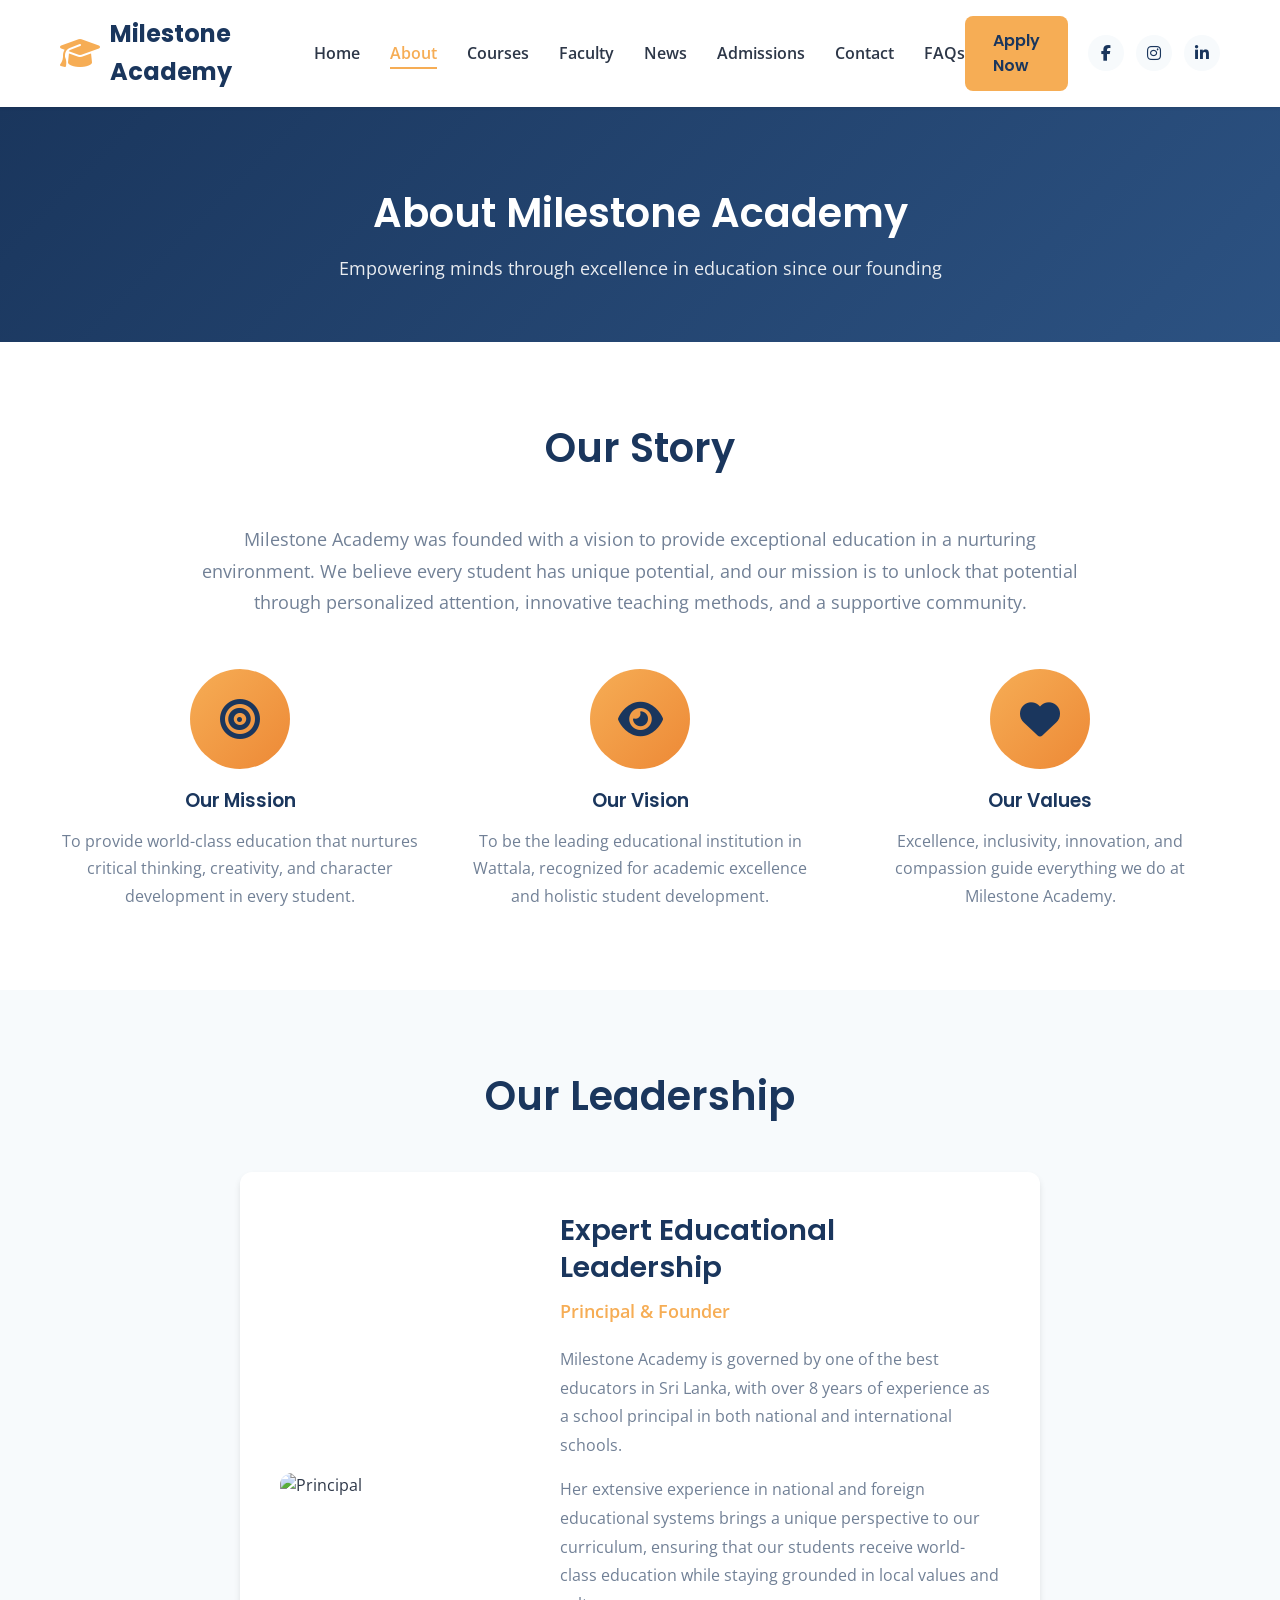
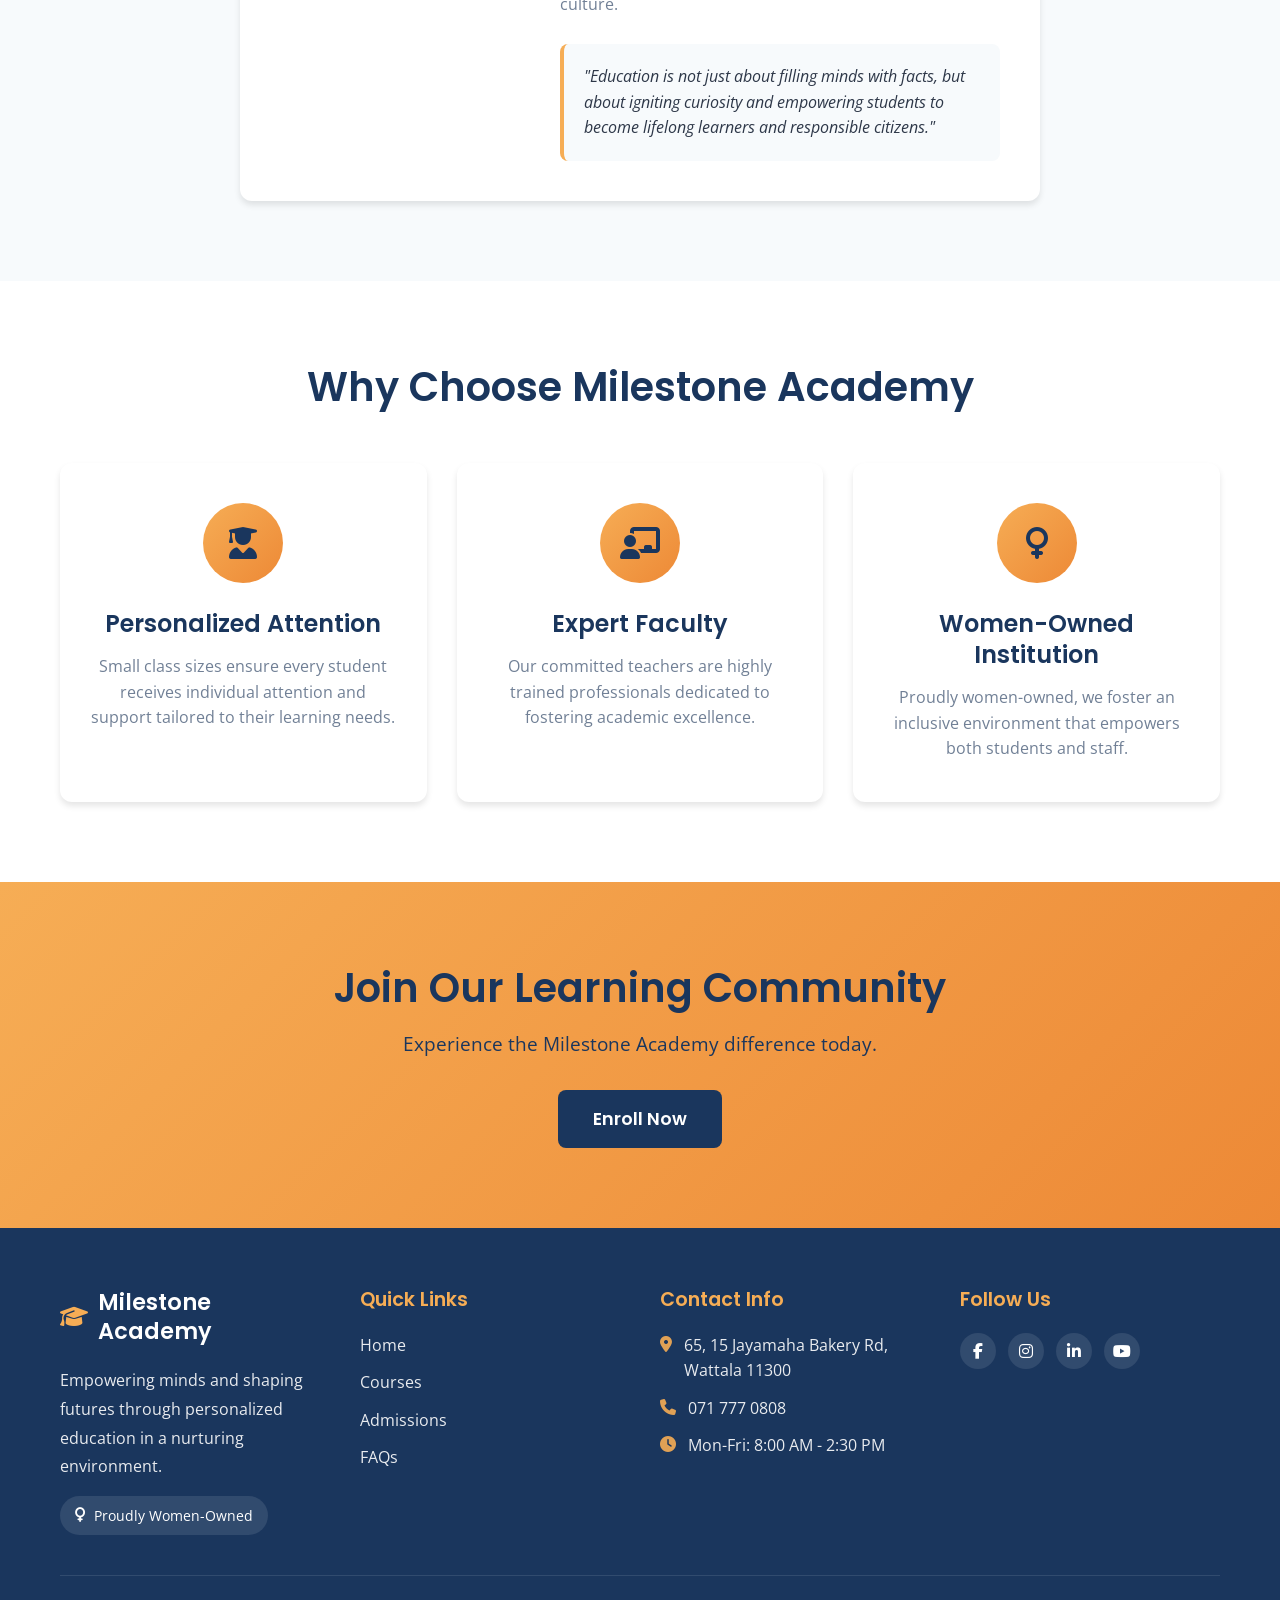
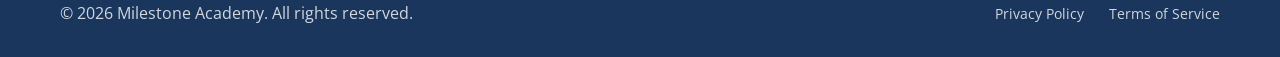
==== about.html @ f4f43d51 "Initial commit: Add website files" ====
<!DOCTYPE html>
<html lang="en">
<head>
    <meta charset="UTF-8">
    <meta name="viewport" content="width=device-width, initial-scale=1.0">
    <meta name="description" content="Learn about Milestone Academy's mission to provide a positive learning atmosphere, expert teaching, and a nurturing environment in Wattala.">
    <title>About Us | Milestone Academy</title>
    <link rel="stylesheet" href="css/style.css">
    <link href="https://fonts.googleapis.com/css2?family=Poppins:wght@400;500;600;700&family=Open+Sans:wght@400;600&display=swap" rel="stylesheet">
    <link rel="stylesheet" href="https://cdnjs.cloudflare.com/ajax/libs/font-awesome/6.4.0/css/all.min.css">
</head>
<body>
    <!-- Header -->
    <header class="header">
        <nav class="navbar">
            <div class="container nav-container">
                <a href="index.html" class="logo">
                    <i class="fas fa-graduation-cap"></i>
                    Milestone Academy
                </a>
                <button class="mobile-menu-toggle" id="mobileMenuToggle">
                    <i class="fas fa-bars"></i>
                </button>
                <ul class="nav-menu" id="navMenu">
                    <li><a href="index.html" class="nav-link">Home</a></li>
                    <li><a href="about.html" class="nav-link active">About</a></li>
                    <li><a href="courses.html" class="nav-link">Courses</a></li>
                    <li><a href="faculty.html" class="nav-link">Faculty</a></li>
                    <li><a href="news.html" class="nav-link">News</a></li>
                    <li><a href="admissions.html" class="nav-link">Admissions</a></li>
                    <li><a href="contact.html" class="nav-link">Contact</a></li>
                    <li><a href="faqs.html" class="nav-link">FAQs</a></li>
                </ul>
                <div class="nav-cta">
                    <a href="admissions.html" class="btn btn-primary">Apply Now</a>
                    <div class="social-icons">
                        <a href="#" aria-label="Facebook"><i class="fab fa-facebook-f"></i></a>
                        <a href="#" aria-label="Instagram"><i class="fab fa-instagram"></i></a>
                        <a href="#" aria-label="LinkedIn"><i class="fab fa-linkedin-in"></i></a>
                    </div>
                </div>
            </div>
        </nav>
    </header>

    <!-- Page Header -->
    <section class="page-header">
        <div class="container">
            <h1>About Milestone Academy</h1>
            <p>Empowering minds through excellence in education since our founding</p>
        </div>
    </section>

    <!-- Our Story -->
    <section class="section-padding">
        <div class="container">
            <div class="about-content">
                <h2 class="section-title">Our Story</h2>
                <p style="font-size: 1.1rem; line-height: 1.8; color: var(--text-light); max-width: 900px; margin: 0 auto 40px; text-align: center;">
                    Milestone Academy was founded with a vision to provide exceptional education in a nurturing environment. We believe every student has unique potential, and our mission is to unlock that potential through personalized attention, innovative teaching methods, and a supportive community.
                </p>
                
                <div class="about-grid" style="display: grid; grid-template-columns: repeat(auto-fit, minmax(300px, 1fr)); gap: 40px; margin-top: 50px;">
                    <div style="text-align: center;">
                        <div style="width: 100px; height: 100px; background: linear-gradient(135deg, var(--secondary-color) 0%, #ED8936 100%); border-radius: 50%; display: flex; align-items: center; justify-content: center; margin: 0 auto 20px;">
                            <i class="fas fa-bullseye" style="font-size: 2.5rem; color: var(--primary-color);"></i>
                        </div>
                        <h3 style="color: var(--primary-color); margin-bottom: 15px;">Our Mission</h3>
                        <p style="color: var(--text-light); line-height: 1.7;">To provide world-class education that nurtures critical thinking, creativity, and character development in every student.</p>
                    </div>
                    
                    <div style="text-align: center;">
                        <div style="width: 100px; height: 100px; background: linear-gradient(135deg, var(--secondary-color) 0%, #ED8936 100%); border-radius: 50%; display: flex; align-items: center; justify-content: center; margin: 0 auto 20px;">
                            <i class="fas fa-eye" style="font-size: 2.5rem; color: var(--primary-color);"></i>
                        </div>
                        <h3 style="color: var(--primary-color); margin-bottom: 15px;">Our Vision</h3>
                        <p style="color: var(--text-light); line-height: 1.7;">To be the leading educational institution in Wattala, recognized for academic excellence and holistic student development.</p>
                    </div>
                    
                    <div style="text-align: center;">
                        <div style="width: 100px; height: 100px; background: linear-gradient(135deg, var(--secondary-color) 0%, #ED8936 100%); border-radius: 50%; display: flex; align-items: center; justify-content: center; margin: 0 auto 20px;">
                            <i class="fas fa-heart" style="font-size: 2.5rem; color: var(--primary-color);"></i>
                        </div>
                        <h3 style="color: var(--primary-color); margin-bottom: 15px;">Our Values</h3>
                        <p style="color: var(--text-light); line-height: 1.7;">Excellence, inclusivity, innovation, and compassion guide everything we do at Milestone Academy.</p>
                    </div>
                </div>
            </div>
        </div>
    </section>

    <!-- Leadership Section -->
    <section class="section-padding bg-light">
        <div class="container">
            <h2 class="section-title">Our Leadership</h2>
            <div style="max-width: 800px; margin: 0 auto; background: white; padding: 40px; border-radius: 12px; box-shadow: var(--shadow-md);">
                <div style="display: flex; align-items: center; gap: 30px; flex-wrap: wrap;">
                    <div style="flex: 1; min-width: 250px;">
                        <img src="https://images.unsplash.com/photo-1573496359142-b8d87734a5a2?w=400&h=400&fit=crop" alt="Principal" style="border-radius: 12px; width: 100%; max-width: 300px;">
                    </div>
                    <div style="flex: 2; min-width: 300px;">
                        <h3 style="color: var(--primary-color); font-size: 1.8rem; margin-bottom: 10px;">Expert Educational Leadership</h3>
                        <p style="color: var(--secondary-color); font-weight: 600; margin-bottom: 20px; font-size: 1.1rem;">Principal & Founder</p>
                        <p style="color: var(--text-light); line-height: 1.8; margin-bottom: 15px;">
                            Milestone Academy is governed by one of the best educators in Sri Lanka, with over 8 years of experience as a school principal in both national and international schools.
                        </p>
                        <p style="color: var(--text-light); line-height: 1.8;">
                            Her extensive experience in national and foreign educational systems brings a unique perspective to our curriculum, ensuring that our students receive world-class education while staying grounded in local values and culture.
                        </p>
                        <div style="margin-top: 25px; padding: 20px; background: var(--bg-light); border-radius: 8px; border-left: 4px solid var(--secondary-color);">
                            <p style="font-style: italic; color: var(--text-dark); margin: 0;">
                                "Education is not just about filling minds with facts, but about igniting curiosity and empowering students to become lifelong learners and responsible citizens."
                            </p>
                        </div>
                    </div>
                </div>
            </div>
        </div>
    </section>

    <!-- Why Choose Us -->
    <section class="section-padding">
        <div class="container">
            <h2 class="section-title">Why Choose Milestone Academy</h2>
            <div class="features-grid">
                <div class="feature-card">
                    <div class="feature-icon">
                        <i class="fas fa-user-graduate"></i>
                    </div>
                    <h3>Personalized Attention</h3>
                    <p>Small class sizes ensure every student receives individual attention and support tailored to their learning needs.</p>
                </div>
                <div class="feature-card">
                    <div class="feature-icon">
                        <i class="fas fa-chalkboard-teacher"></i>
                    </div>
                    <h3>Expert Faculty</h3>
                    <p>Our committed teachers are highly trained professionals dedicated to fostering academic excellence.</p>
                </div>
                <div class="feature-card">
                    <div class="feature-icon">
                        <i class="fas fa-venus"></i>
                    </div>
                    <h3>Women-Owned Institution</h3>
                    <p>Proudly women-owned, we foster an inclusive environment that empowers both students and staff.</p>
                </div>
            </div>
        </div>
    </section>

    <!-- CTA -->
    <section class="cta section-padding">
        <div class="container">
            <div class="cta-content">
                <h2>Join Our Learning Community</h2>
                <p>Experience the Milestone Academy difference today.</p>
                <a href="admissions.html" class="btn btn-primary btn-large" style="background: var(--primary-color); color: white;">Enroll Now</a>
            </div>
        </div>
    </section>

    <!-- Footer -->
    <footer class="footer">
        <div class="container">
            <div class="footer-grid">
                <div class="footer-col">
                    <h3><i class="fas fa-graduation-cap"></i> Milestone Academy</h3>
                    <p>Empowering minds and shaping futures through personalized education in a nurturing environment.</p>
                    <div class="women-owned-badge">
                        <i class="fas fa-venus"></i> Proudly Women-Owned
                    </div>
                </div>
                <div class="footer-col">
                    <h4>Quick Links</h4>
                    <ul>
                        <li><a href="index.html">Home</a></li>
                        <li><a href="courses.html">Courses</a></li>
                        <li><a href="admissions.html">Admissions</a></li>
                        <li><a href="faqs.html">FAQs</a></li>
                    </ul>
                </div>
                <div class="footer-col">
                    <h4>Contact Info</h4>
                    <ul class="contact-info">
                        <li><i class="fas fa-map-marker-alt"></i> 65, 15 Jayamaha Bakery Rd, Wattala 11300</li>
                        <li><i class="fas fa-phone"></i> 071 777 0808</li>
                        <li><i class="fas fa-clock"></i> Mon-Fri: 8:00 AM - 2:30 PM</li>
                    </ul>
                </div>
                <div class="footer-col">
                    <h4>Follow Us</h4>
                    <div class="social-icons footer-social">
                        <a href="#" aria-label="Facebook"><i class="fab fa-facebook-f"></i></a>
                        <a href="#" aria-label="Instagram"><i class="fab fa-instagram"></i></a>
                        <a href="#" aria-label="LinkedIn"><i class="fab fa-linkedin-in"></i></a>
                        <a href="#" aria-label="YouTube"><i class="fab fa-youtube"></i></a>
                    </div>
                </div>
            </div>
            <div class="footer-bottom">
                <p>&copy; 2026 Milestone Academy. All rights reserved.</p>
                <div class="footer-links">
                    <a href="#">Privacy Policy</a>
                    <a href="#">Terms of Service</a>
                </div>
            </div>
        </div>
    </footer>

    <script src="js/main.js"></script>
</body>
</html>
---- css/style.css ----
/* ===== CSS Variables ===== */
:root {
    --primary-color: #1A365D;
    --secondary-color: #F6AD55;
    --accent-color: #E53E3E;
    --text-dark: #2D3748;
    --text-light: #718096;
    --bg-light: #F7FAFC;
    --bg-white: #FFFFFF;
    --border-color: #E2E8F0;
    --shadow-sm: 0 1px 3px rgba(0,0,0,0.12);
    --shadow-md: 0 4px 6px rgba(0,0,0,0.1);
    --shadow-lg: 0 10px 25px rgba(0,0,0,0.15);
    --transition: all 0.3s ease;
    --border-radius: 8px;
    --border-radius-lg: 12px;
}

/* ===== Reset & Base Styles ===== */
* {
    margin: 0;
    padding: 0;
    box-sizing: border-box;
}

html {
    scroll-behavior: smooth;
}

body {
    font-family: 'Open Sans', sans-serif;
    color: var(--text-dark);
    line-height: 1.6;
    overflow-x: hidden;
}

h1, h2, h3, h4, h5, h6 {
    font-family: 'Poppins', sans-serif;
    font-weight: 600;
    line-height: 1.3;
    margin-bottom: 1rem;
}

a {
    text-decoration: none;
    color: inherit;
    transition: var(--transition);
}

img {
    max-width: 100%;
    height: auto;
    display: block;
}

/* ===== Utility Classes ===== */
.container {
    max-width: 1200px;
    margin: 0 auto;
    padding: 0 20px;
}

.section-padding {
    padding: 80px 0;
}

.bg-light {
    background-color: var(--bg-light);
}

.text-center {
    text-align: center;
}

/* ===== Buttons ===== */
.btn {
    display: inline-block;
    padding: 12px 28px;
    border-radius: var(--border-radius);
    font-weight: 600;
    font-family: 'Poppins', sans-serif;
    cursor: pointer;
    transition: var(--transition);
    border: none;
    font-size: 1rem;
}

.btn-primary {
    background-color: var(--secondary-color);
    color: var(--primary-color);
}

.btn-primary:hover {
    background-color: #ED8936;
    transform: translateY(-2px);
    box-shadow: var(--shadow-md);
}

.btn-secondary {
    background-color: transparent;
    color: var(--bg-white);
    border: 2px solid var(--bg-white);
}

.btn-secondary:hover {
    background-color: var(--bg-white);
    color: var(--primary-color);
}

.btn-large {
    padding: 15px 35px;
    font-size: 1.1rem;
}

.btn-block {
    display: block;
    width: 100%;
    text-align: center;
}

/* ===== Header & Navigation ===== */
.header {
    background-color: var(--bg-white);
    box-shadow: var(--shadow-sm);
    position: sticky;
    top: 0;
    z-index: 1000;
}

.navbar {
    padding: 15px 0;
}

.nav-container {
    display: flex;
    justify-content: space-between;
    align-items: center;
}

.logo {
    font-family: 'Poppins', sans-serif;
    font-size: 1.5rem;
    font-weight: 700;
    color: var(--primary-color);
    display: flex;
    align-items: center;
    gap: 10px;
}

.logo i {
    color: var(--secondary-color);
    font-size: 2rem;
}

.nav-menu {
    display: flex;
    list-style: none;
    gap: 30px;
    align-items: center;
}

.nav-link {
    font-weight: 600;
    color: var(--text-dark);
    position: relative;
    padding: 5px 0;
}

.nav-link:hover,
.nav-link.active {
    color: var(--secondary-color);
}

.nav-link.active::after {
    content: '';
    position: absolute;
    bottom: 0;
    left: 0;
    width: 100%;
    height: 2px;
    background-color: var(--secondary-color);
}

.nav-cta {
    display: flex;
    align-items: center;
    gap: 20px;
}

.social-icons {
    display: flex;
    gap: 12px;
}

.social-icons a {
    width: 36px;
    height: 36px;
    border-radius: 50%;
    background-color: var(--bg-light);
    display: flex;
    align-items: center;
    justify-content: center;
    color: var(--primary-color);
    transition: var(--transition);
}

.social-icons a:hover {
    background-color: var(--secondary-color);
    color: var(--primary-color);
    transform: translateY(-3px);
}

.mobile-menu-toggle {
    display: none;
    background: none;
    border: none;
    font-size: 1.5rem;
    cursor: pointer;
    color: var(--primary-color);
}

/* ===== Hero Section ===== */
.hero {
    background: linear-gradient(135deg, var(--primary-color) 0%, #2C5282 100%);
    color: var(--bg-white);
    padding: 120px 0;
    text-align: center;
}

.hero-content h1 {
    font-size: 3rem;
    margin-bottom: 20px;
    animation: fadeInUp 1s ease;
}

.hero-content p {
    font-size: 1.25rem;
    margin-bottom: 40px;
    max-width: 700px;
    margin-left: auto;
    margin-right: auto;
    animation: fadeInUp 1s ease 0.2s both;
}

.hero-buttons {
    display: flex;
    gap: 20px;
    justify-content: center;
    animation: fadeInUp 1s ease 0.4s both;
}

/* ===== Page Header ===== */
.page-header {
    background: linear-gradient(135deg, var(--primary-color) 0%, #2C5282 100%);
    color: var(--bg-white);
    padding: 80px 0 60px;
    text-align: center;
}

.page-header h1 {
    font-size: 2.5rem;
    margin-bottom: 15px;
}

.page-header p {
    font-size: 1.1rem;
    opacity: 0.9;
}

/* ===== Features Section ===== */
.section-title {
    text-align: center;
    font-size: 2.5rem;
    margin-bottom: 50px;
    color: var(--primary-color);
}

.features-grid {
    display: grid;
    grid-template-columns: repeat(auto-fit, minmax(300px, 1fr));
    gap: 30px;
}

.feature-card {
    background: var(--bg-white);
    padding: 40px 30px;
    border-radius: var(--border-radius-lg);
    text-align: center;
    box-shadow: var(--shadow-md);
    transition: var(--transition);
}

.feature-card:hover {
    transform: translateY(-10px);
    box-shadow: var(--shadow-lg);
}

.feature-icon {
    width: 80px;
    height: 80px;
    background: linear-gradient(135deg, var(--secondary-color) 0%, #ED8936 100%);
    border-radius: 50%;
    display: flex;
    align-items: center;
    justify-content: center;
    margin: 0 auto 25px;
}

.feature-icon i {
    font-size: 2rem;
    color: var(--primary-color);
}

.feature-card h3 {
    font-size: 1.5rem;
    margin-bottom: 15px;
    color: var(--primary-color);
}

.feature-card p {
    color: var(--text-light);
}

/* ===== Testimonials ===== */
.testimonials-grid {
    display: grid;
    grid-template-columns: repeat(auto-fit, minmax(300px, 1fr));
    gap: 30px;
}

.testimonial-card {
    background: var(--bg-white);
    padding: 35px;
    border-radius: var(--border-radius-lg);
    box-shadow: var(--shadow-md);
    transition: var(--transition);
}

.testimonial-card:hover {
    transform: translateY(-5px);
    box-shadow: var(--shadow-lg);
}

.testimonial-rating {
    color: var(--secondary-color);
    margin-bottom: 20px;
    font-size: 1.1rem;
}

.testimonial-card p {
    font-style: italic;
    color: var(--text-light);
    margin-bottom: 25px;
    line-height: 1.8;
}

.testimonial-author {
    border-top: 2px solid var(--border-color);
    padding-top: 15px;
}

.testimonial-author strong {
    display: block;
    color: var(--primary-color);
    font-size: 1.1rem;
}

.testimonial-author span {
    color: var(--text-light);
    font-size: 0.9rem;
}

/* ===== Stats Section ===== */
.stats {
    background: linear-gradient(135deg, var(--primary-color) 0%, #2C5282 100%);
    color: var(--bg-white);
}

.stats-grid {
    display: grid;
    grid-template-columns: repeat(auto-fit, minmax(200px, 1fr));
    gap: 40px;
    text-align: center;
}

.stat-number {
    font-size: 3.5rem;
    font-weight: 700;
    font-family: 'Poppins', sans-serif;
    margin-bottom: 10px;
    color: var(--secondary-color);
}

.stat-label {
    font-size: 1.1rem;
    opacity: 0.9;
}

/* ===== CTA Section ===== */
.cta {
    background: linear-gradient(135deg, var(--secondary-color) 0%, #ED8936 100%);
    color: var(--primary-color);
    text-align: center;
}

.cta-content h2 {
    font-size: 2.5rem;
    margin-bottom: 15px;
}

.cta-content p {
    font-size: 1.2rem;
    margin-bottom: 30px;
    max-width: 600px;
    margin-left: auto;
    margin-right: auto;
}

/* ===== Courses Section ===== */
.courses-grid {
    display: grid;
    grid-template-columns: repeat(auto-fit, minmax(350px, 1fr));
    gap: 30px;
}

.course-card {
    background: var(--bg-white);
    border-radius: var(--border-radius-lg);
    overflow: hidden;
    box-shadow: var(--shadow-md);
    transition: var(--transition);
}

.course-card:hover {
    transform: translateY(-10px);
    box-shadow: var(--shadow-lg);
}

.course-thumbnail {
    position: relative;
    height: 250px;
    overflow: hidden;
}

.course-thumbnail img {
    width: 100%;
    height: 100%;
    object-fit: cover;
    transition: var(--transition);
}

.course-card:hover .course-thumbnail img {
    transform: scale(1.1);
}

.course-badge {
    position: absolute;
    top: 15px;
    right: 15px;
    background: var(--secondary-color);
    color: var(--primary-color);
    padding: 5px 15px;
    border-radius: 20px;
    font-weight: 600;
    font-size: 0.85rem;
}

.course-content {
    padding: 30px;
}

.course-content h3 {
    font-size: 1.5rem;
    margin-bottom: 15px;
    color: var(--primary-color);
}

.course-content p {
    color: var(--text-light);
    margin-bottom: 20px;
}

.course-details {
    display: flex;
    gap: 20px;
    margin-bottom: 20px;
    flex-wrap: wrap;
}

.course-detail {
    display: flex;
    align-items: center;
    gap: 8px;
    color: var(--text-light);
    font-size: 0.95rem;
}

.course-detail i {
    color: var(--secondary-color);
}

.course-video {
    margin: 20px 0;
}

.video-note {
    font-size: 0.85rem;
    color: var(--text-light);
    margin-top: 8px;
    display: flex;
    align-items: center;
    gap: 5px;
}

/* ===== Faculty Section ===== */
.faculty-grid {
    display: grid;
    grid-template-columns: repeat(auto-fit, minmax(280px, 1fr));
    gap: 30px;
}

.faculty-card {
    background: var(--bg-white);
    border-radius: var(--border-radius-lg);
    overflow: hidden;
    box-shadow: var(--shadow-md);
    text-align: center;
    transition: var(--transition);
}

.faculty-card:hover {
    transform: translateY(-10px);
    box-shadow: var(--shadow-lg);
}

.faculty-photo {
    height: 300px;
    overflow: hidden;
}

.faculty-photo img {
    width: 100%;
    height: 100%;
    object-fit: cover;
}

.faculty-info {
    padding: 25px;
}

.faculty-info h3 {
    font-size: 1.4rem;
    margin-bottom: 5px;
    color: var(--primary-color);
}

.faculty-title {
    color: var(--secondary-color);
    font-weight: 600;
    margin-bottom: 15px;
    display: block;
}

.faculty-bio {
    color: var(--text-light);
    font-size: 0.95rem;
    line-height: 1.7;
}

/* ===== News Section ===== */
.news-grid {
    display: grid;
    grid-template-columns: repeat(auto-fit, minmax(350px, 1fr));
    gap: 30px;
}

.news-card {
    background: var(--bg-white);
    border-radius: var(--border-radius-lg);
    overflow: hidden;
    box-shadow: var(--shadow-md);
    transition: var(--transition);
}

.news-card:hover {
    transform: translateY(-5px);
    box-shadow: var(--shadow-lg);
}

.news-thumbnail {
    height: 220px;
    overflow: hidden;
}

.news-thumbnail img {
    width: 100%;
    height: 100%;
    object-fit: cover;
    transition: var(--transition);
}

.news-card:hover .news-thumbnail img {
    transform: scale(1.1);
}

.news-content {
    padding: 25px;
}

.news-date {
    color: var(--secondary-color);
    font-weight: 600;
    font-size: 0.9rem;
    margin-bottom: 10px;
    display: block;
}

.news-content h3 {
    font-size: 1.3rem;
    margin-bottom: 12px;
    color: var(--primary-color);
}

.news-excerpt {
    color: var(--text-light);
    margin-bottom: 15px;
}

.read-more {
    color: var(--secondary-color);
    font-weight: 600;
    display: inline-flex;
    align-items: center;
    gap: 5px;
}

.read-more:hover {
    gap: 10px;
}

/* ===== Admissions & Contact Forms ===== */
.form-container {
    max-width: 700px;
    margin: 0 auto;
    background: var(--bg-white);
    padding: 40px;
    border-radius: var(--border-radius-lg);
    box-shadow: var(--shadow-md);
}

.form-group {
    margin-bottom: 25px;
}

.form-group label {
    display: block;
    margin-bottom: 8px;
    font-weight: 600;
    color: var(--primary-color);
}

.form-group label .required {
    color: var(--accent-color);
}

.form-group input,
.form-group select,
.form-group textarea {
    width: 100%;
    padding: 12px 15px;
    border: 2px solid var(--border-color);
    border-radius: var(--border-radius);
    font-family: 'Open Sans', sans-serif;
    font-size: 1rem;
    transition: var(--transition);
}

.form-group input:focus,
.form-group select:focus,
.form-group textarea:focus {
    outline: none;
    border-color: var(--secondary-color);
}

.form-group textarea {
    resize: vertical;
    min-height: 120px;
}

.form-row {
    display: grid;
    grid-template-columns: 1fr 1fr;
    gap: 20px;
}

/* ===== Contact Page ===== */
.contact-wrapper {
    display: grid;
    grid-template-columns: 1fr 1fr;
    gap: 50px;
    margin-top: 50px;
}

.contact-info-box {
    background: var(--bg-white);
    padding: 40px;
    border-radius: var(--border-radius-lg);
    box-shadow: var(--shadow-md);
}

.contact-info-box h3 {
    font-size: 1.5rem;
    margin-bottom: 25px;
    color: var(--primary-color);
}

.contact-item {
    display: flex;
    align-items: flex-start;
    gap: 15px;
    margin-bottom: 25px;
}

.contact-item i {
    font-size: 1.3rem;
    color: var(--secondary-color);
    margin-top: 3px;
}

.contact-item-content h4 {
    font-size: 1.1rem;
    margin-bottom: 5px;
    color: var(--primary-color);
}

.contact-item-content p {
    color: var(--text-light);
}

.map-container {
    margin-top: 50px;
    border-radius: var(--border-radius-lg);
    overflow: hidden;
    box-shadow: var(--shadow-md);
}

.map-container iframe {
    width: 100%;
    height: 450px;
    border: none;
}

/* ===== FAQs Section ===== */
.faq-container {
    max-width: 800px;
    margin: 0 auto;
}

.faq-item {
    background: var(--bg-white);
    border-radius: var(--border-radius);
    margin-bottom: 15px;
    box-shadow: var(--shadow-sm);
    overflow: hidden;
}

.faq-question {
    padding: 25px 30px;
    cursor: pointer;
    display: flex;
    justify-content: space-between;
    align-items: center;
    font-weight: 600;
    color: var(--primary-color);
    transition: var(--transition);
}

.faq-question:hover {
    background: var(--bg-light);
}

.faq-question i {
    color: var(--secondary-color);
    transition: var(--transition);
}

.faq-item.active .faq-question i {
    transform: rotate(180deg);
}

.faq-answer {
    padding: 0 30px;
    max-height: 0;
    overflow: hidden;
    transition: all 0.3s ease;
}

.faq-item.active .faq-answer {
    padding: 0 30px 25px;
    max-height: 500px;
}

.faq-answer p {
    color: var(--text-light);
    line-height: 1.8;
}

/* ===== Footer ===== */
.footer {
    background: var(--primary-color);
    color: var(--bg-white);
    padding: 60px 0 30px;
}

.footer-grid {
    display: grid;
    grid-template-columns: repeat(auto-fit, minmax(250px, 1fr));
    gap: 40px;
    margin-bottom: 40px;
}

.footer-col h3 {
    font-size: 1.4rem;
    margin-bottom: 20px;
    display: flex;
    align-items: center;
    gap: 10px;
}

.footer-col h3 i {
    color: var(--secondary-color);
}

.footer-col h4 {
    font-size: 1.2rem;
    margin-bottom: 20px;
    color: var(--secondary-color);
}

.footer-col p {
    opacity: 0.9;
    line-height: 1.8;
}

.footer-col ul {
    list-style: none;
}

.footer-col ul li {
    margin-bottom: 12px;
}

.footer-col ul li a {
    opacity: 0.9;
    transition: var(--transition);
}

.footer-col ul li a:hover {
    opacity: 1;
    color: var(--secondary-color);
    padding-left: 5px;
}

.contact-info li {
    display: flex;
    align-items: flex-start;
    gap: 12px;
    margin-bottom: 15px;
    opacity: 0.9;
}

.contact-info li i {
    color: var(--secondary-color);
    margin-top: 3px;
}

.women-owned-badge {
    display: inline-flex;
    align-items: center;
    gap: 8px;
    background: rgba(255,255,255,0.1);
    padding: 8px 15px;
    border-radius: 20px;
    margin-top: 15px;
    font-size: 0.9rem;
}

.footer-social {
    margin-top: 15px;
}

.footer-social a {
    background: rgba(255,255,255,0.1);
    color: var(--bg-white);
}

.footer-social a:hover {
    background: var(--secondary-color);
    color: var(--primary-color);
}

.footer-bottom {
    border-top: 1px solid rgba(255,255,255,0.1);
    padding-top: 25px;
    display: flex;
    justify-content: space-between;
    align-items: center;
    flex-wrap: wrap;
    gap: 20px;
}

.footer-bottom p {
    opacity: 0.8;
}

.footer-links {
    display: flex;
    gap: 25px;
}

.footer-links a {
    opacity: 0.8;
    font-size: 0.9rem;
}

.footer-links a:hover {
    opacity: 1;
    color: var(--secondary-color);
}

/* ===== Animations ===== */
@keyframes fadeInUp {
    from {
        opacity: 0;
        transform: translateY(30px);
    }
    to {
        opacity: 1;
        transform: translateY(0);
    }
}

/* ===== Responsive Design ===== */
@media (max-width: 992px) {
    .nav-menu {
        position: fixed;
        top: 70px;
        left: -100%;
        width: 100%;
        height: calc(100vh - 70px);
        background: var(--bg-white);
        flex-direction: column;
        padding: 40px 20px;
        transition: var(--transition);
        gap: 20px;
    }

    .nav-menu.active {
        left: 0;
    }

    .mobile-menu-toggle {
        display: block;
    }

    .nav-cta .btn {
        display: none;
    }

    .hero-content h1 {
        font-size: 2.2rem;
    }

    .hero-buttons {
        flex-direction: column;
        align-items: center;
    }

    .contact-wrapper {
        grid-template-columns: 1fr;
    }

    .form-row {
        grid-template-columns: 1fr;
    }
}

@media (max-width: 768px) {
    .section-padding {
        padding: 60px 0;
    }

    .section-title {
        font-size: 2rem;
    }

    .hero {
        padding: 80px 0;
    }

    .hero-content h1 {
        font-size: 1.8rem;
    }

    .hero-content p {
        font-size: 1rem;
    }

    .page-header h1 {
        font-size: 2rem;
    }

    .courses-grid,
    .news-grid {
        grid-template-columns: 1fr;
    }

    .stats-grid {
        grid-template-columns: repeat(2, 1fr);
    }

    .stat-number {
        font-size: 2.5rem;
    }

    .footer-bottom {
        flex-direction: column;
        text-align: center;
    }
}

@media (max-width: 480px) {
    .container {
        padding: 0 15px;
    }

    .btn {
        padding: 10px 20px;
        font-size: 0.9rem;
    }

    .form-container {
        padding: 25px 20px;
    }

    .course-details {
        flex-direction: column;
        gap: 10px;
    }
}
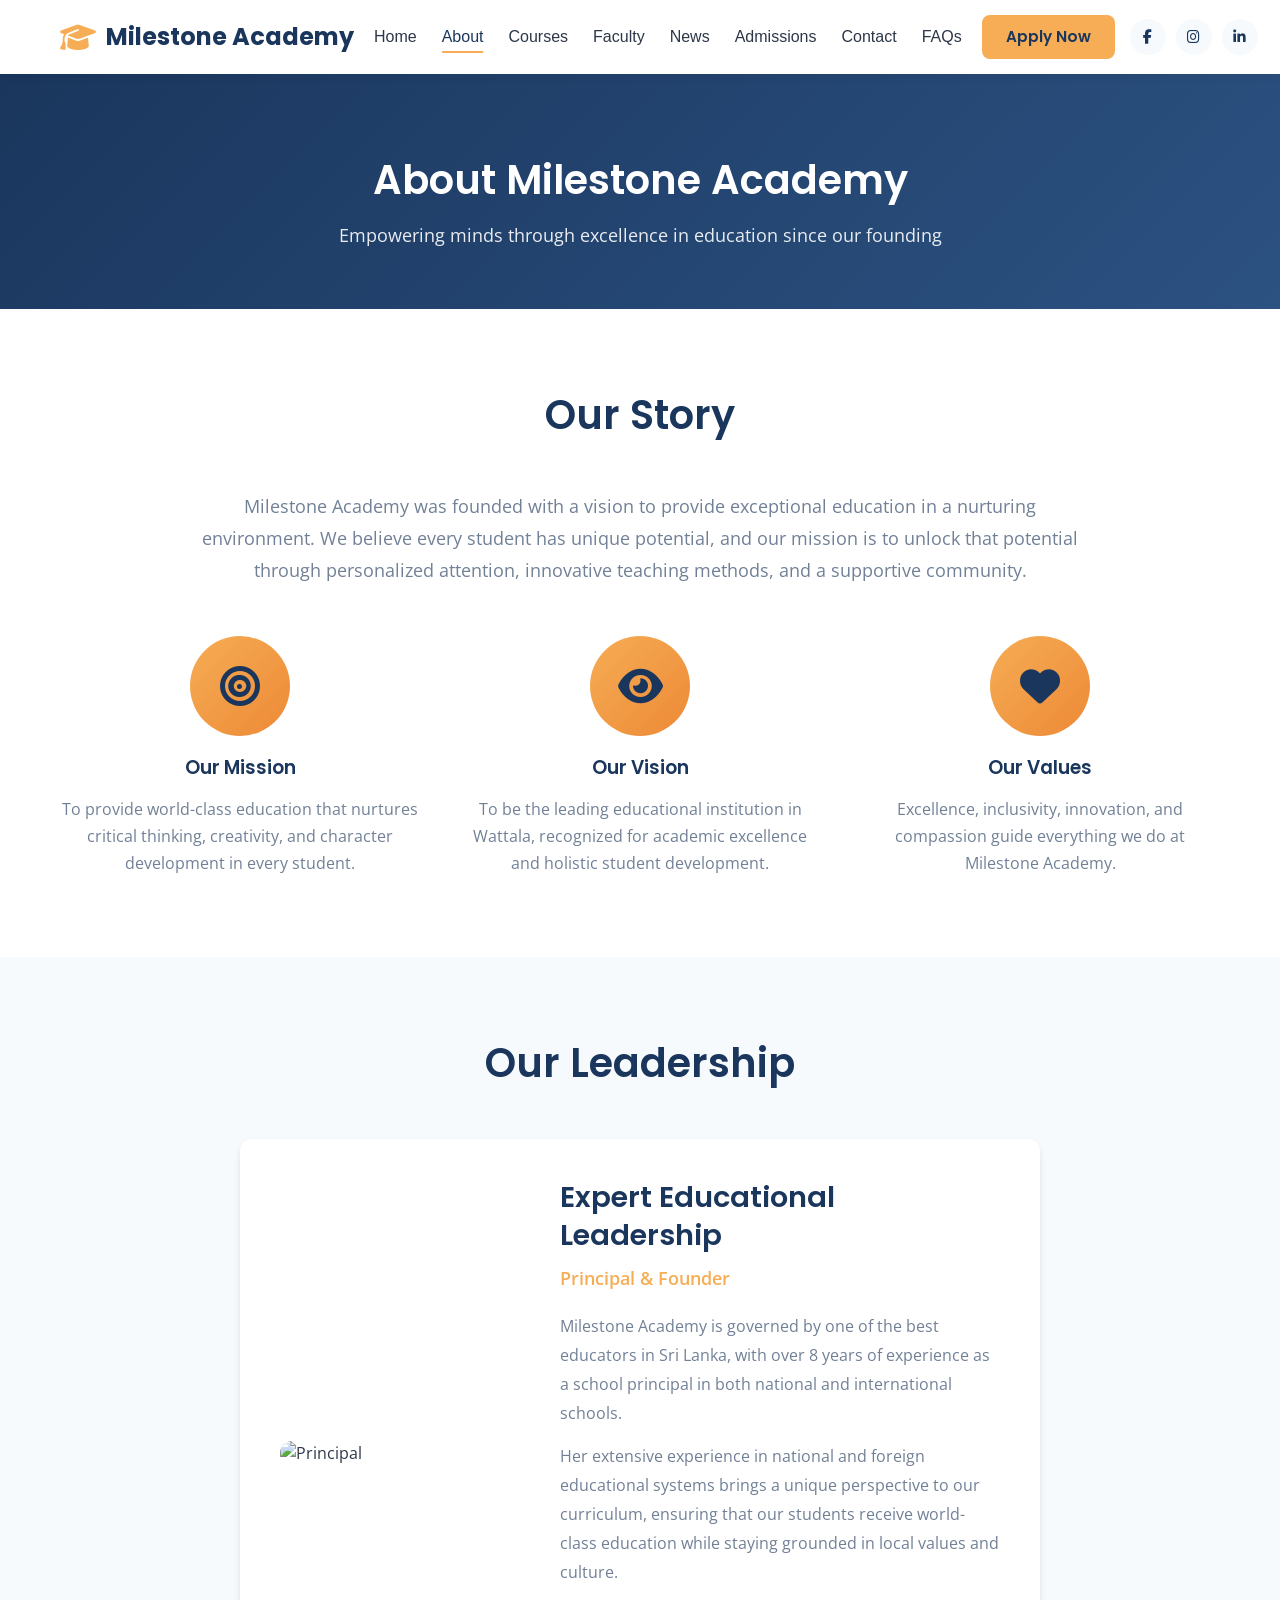
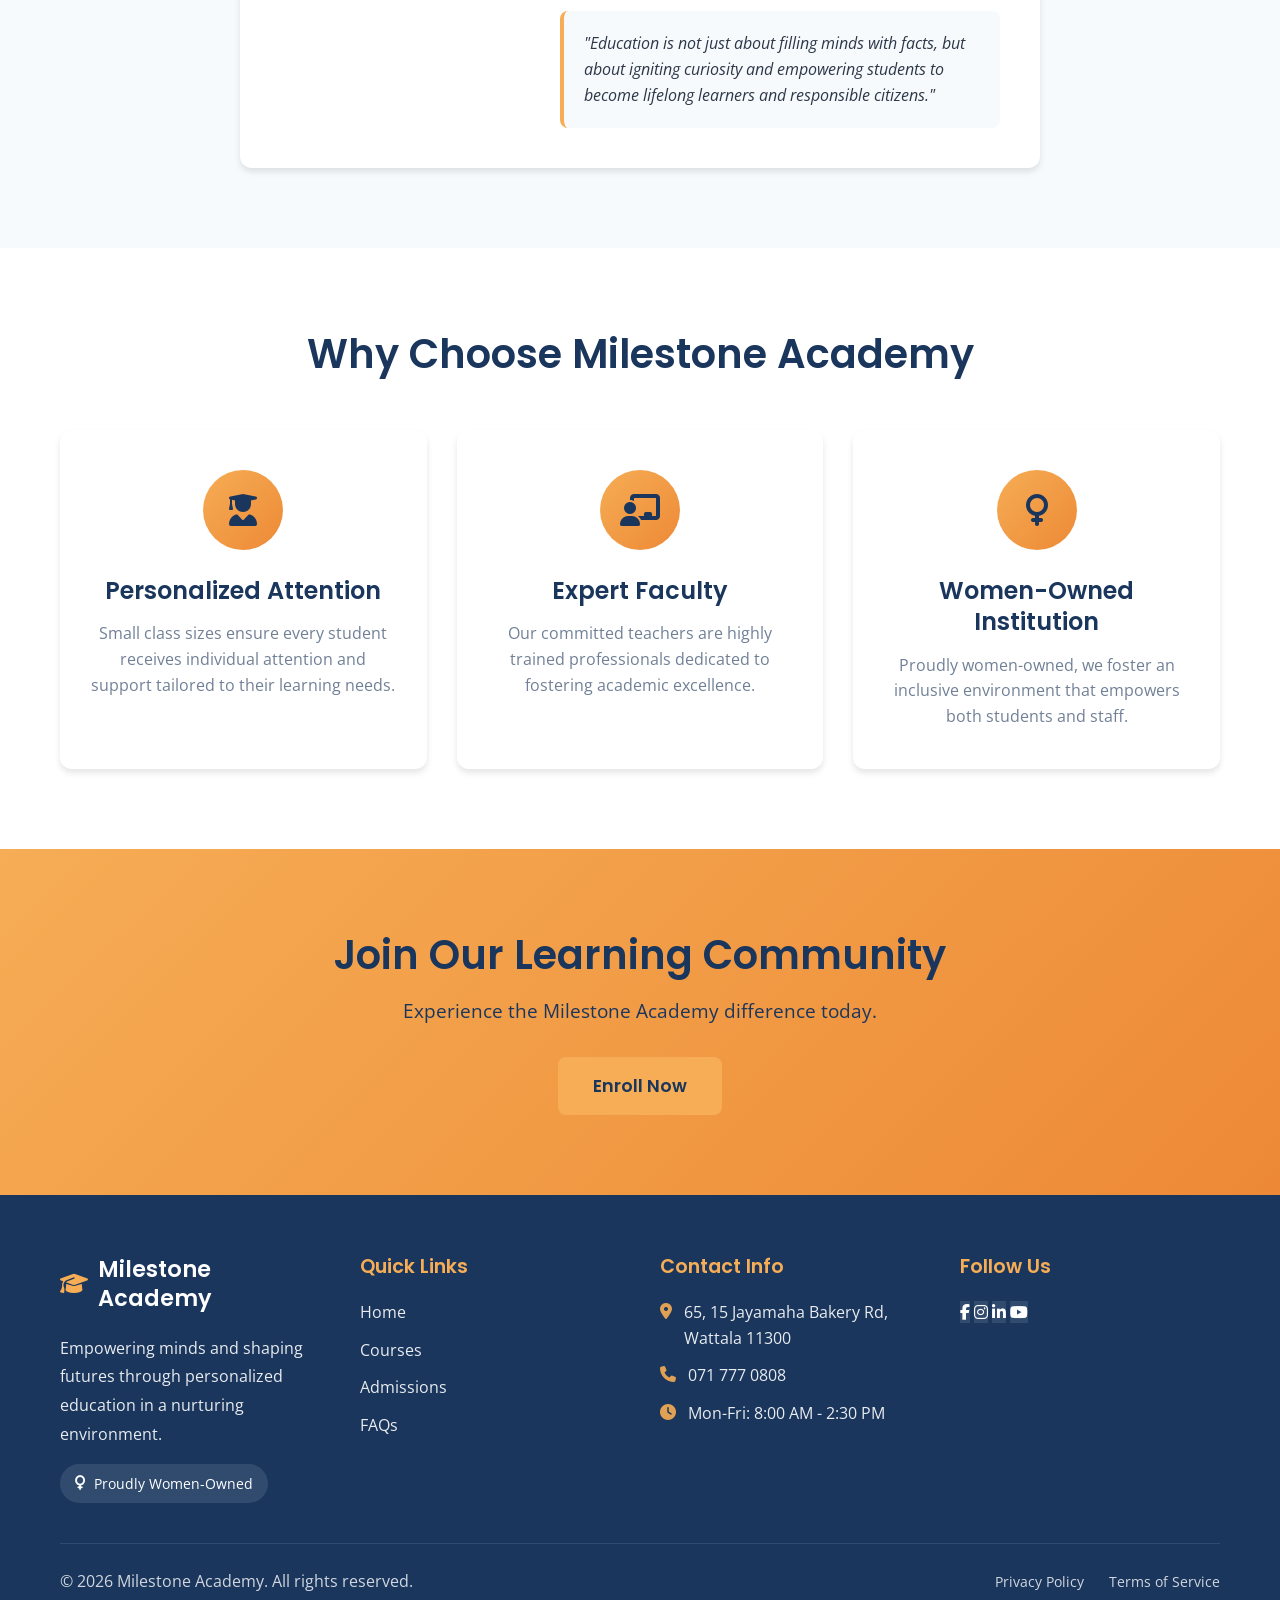
==== commit 02554e53: "Navbar and mobile formatting" ====
--- a/about.html
+++ b/about.html
@@ -6,6 +6,7 @@
     <meta name="description" content="Learn about Milestone Academy's mission to provide a positive learning atmosphere, expert teaching, and a nurturing environment in Wattala.">
     <title>About Us | Milestone Academy</title>
     <link rel="stylesheet" href="css/style.css">
+    <link rel="preconnect" href="https://fonts.googleapis.com">
     <link href="https://fonts.googleapis.com/css2?family=Poppins:wght@400;500;600;700&family=Open+Sans:wght@400;600&display=swap" rel="stylesheet">
     <link rel="stylesheet" href="https://cdnjs.cloudflare.com/ajax/libs/font-awesome/6.4.0/css/all.min.css">
 </head>
@@ -18,7 +19,7 @@
                     <i class="fas fa-graduation-cap"></i>
                     Milestone Academy
                 </a>
-                <button class="mobile-menu-toggle" id="mobileMenuToggle">
+                <button class="mobile-menu-toggle" id="mobileMenuToggle" aria-label="Toggle Menu">
                     <i class="fas fa-bars"></i>
                 </button>
                 <ul class="nav-menu" id="navMenu">
@@ -30,6 +31,15 @@
                     <li><a href="admissions.html" class="nav-link">Admissions</a></li>
                     <li><a href="contact.html" class="nav-link">Contact</a></li>
                     <li><a href="faqs.html" class="nav-link">FAQs</a></li>
+                    <li class="mobile-cta">
+                        <a href="admissions.html" class="btn btn-primary">Apply Now</a>
+                        <div class="mobile-social">
+                            <a href="#" aria-label="Facebook"><i class="fab fa-facebook-f"></i></a>
+                            <a href="#" aria-label="Instagram"><i class="fab fa-instagram"></i></a>
+                            <a href="#" aria-label="LinkedIn"><i class="fab fa-linkedin-in"></i></a>
+                            <a href="#" aria-label="YouTube"><i class="fab fa-youtube"></i></a>
+                        </div>
+                    </li>
                 </ul>
                 <div class="nav-cta">
                     <a href="admissions.html" class="btn btn-primary">Apply Now</a>
@@ -54,36 +64,34 @@
     <!-- Our Story -->
     <section class="section-padding">
         <div class="container">
-            <div class="about-content">
-                <h2 class="section-title">Our Story</h2>
-                <p style="font-size: 1.1rem; line-height: 1.8; color: var(--text-light); max-width: 900px; margin: 0 auto 40px; text-align: center;">
-                    Milestone Academy was founded with a vision to provide exceptional education in a nurturing environment. We believe every student has unique potential, and our mission is to unlock that potential through personalized attention, innovative teaching methods, and a supportive community.
-                </p>
+            <h2 class="section-title">Our Story</h2>
+            <p style="font-size: 1.1rem; line-height: 1.8; color: var(--text-light); max-width: 900px; margin: 0 auto 40px; text-align: center;">
+                Milestone Academy was founded with a vision to provide exceptional education in a nurturing environment. We believe every student has unique potential, and our mission is to unlock that potential through personalized attention, innovative teaching methods, and a supportive community.
+            </p>
+            
+            <div style="display: grid; grid-template-columns: repeat(auto-fit, minmax(300px, 1fr)); gap: 40px; margin-top: 50px;">
+                <div style="text-align: center;">
+                    <div style="width: 100px; height: 100px; background: linear-gradient(135deg, var(--secondary-color) 0%, #ED8936 100%); border-radius: 50%; display: flex; align-items: center; justify-content: center; margin: 0 auto 20px;">
+                        <i class="fas fa-bullseye" style="font-size: 2.5rem; color: var(--primary-color);"></i>
+                    </div>
+                    <h3 style="color: var(--primary-color); margin-bottom: 15px;">Our Mission</h3>
+                    <p style="color: var(--text-light); line-height: 1.7;">To provide world-class education that nurtures critical thinking, creativity, and character development in every student.</p>
+                </div>
                 
-                <div class="about-grid" style="display: grid; grid-template-columns: repeat(auto-fit, minmax(300px, 1fr)); gap: 40px; margin-top: 50px;">
-                    <div style="text-align: center;">
-                        <div style="width: 100px; height: 100px; background: linear-gradient(135deg, var(--secondary-color) 0%, #ED8936 100%); border-radius: 50%; display: flex; align-items: center; justify-content: center; margin: 0 auto 20px;">
-                            <i class="fas fa-bullseye" style="font-size: 2.5rem; color: var(--primary-color);"></i>
-                        </div>
-                        <h3 style="color: var(--primary-color); margin-bottom: 15px;">Our Mission</h3>
-                        <p style="color: var(--text-light); line-height: 1.7;">To provide world-class education that nurtures critical thinking, creativity, and character development in every student.</p>
-                    </div>
-                    
-                    <div style="text-align: center;">
-                        <div style="width: 100px; height: 100px; background: linear-gradient(135deg, var(--secondary-color) 0%, #ED8936 100%); border-radius: 50%; display: flex; align-items: center; justify-content: center; margin: 0 auto 20px;">
-                            <i class="fas fa-eye" style="font-size: 2.5rem; color: var(--primary-color);"></i>
-                        </div>
-                        <h3 style="color: var(--primary-color); margin-bottom: 15px;">Our Vision</h3>
-                        <p style="color: var(--text-light); line-height: 1.7;">To be the leading educational institution in Wattala, recognized for academic excellence and holistic student development.</p>
-                    </div>
-                    
-                    <div style="text-align: center;">
-                        <div style="width: 100px; height: 100px; background: linear-gradient(135deg, var(--secondary-color) 0%, #ED8936 100%); border-radius: 50%; display: flex; align-items: center; justify-content: center; margin: 0 auto 20px;">
-                            <i class="fas fa-heart" style="font-size: 2.5rem; color: var(--primary-color);"></i>
-                        </div>
-                        <h3 style="color: var(--primary-color); margin-bottom: 15px;">Our Values</h3>
-                        <p style="color: var(--text-light); line-height: 1.7;">Excellence, inclusivity, innovation, and compassion guide everything we do at Milestone Academy.</p>
-                    </div>
+                <div style="text-align: center;">
+                    <div style="width: 100px; height: 100px; background: linear-gradient(135deg, var(--secondary-color) 0%, #ED8936 100%); border-radius: 50%; display: flex; align-items: center; justify-content: center; margin: 0 auto 20px;">
+                        <i class="fas fa-eye" style="font-size: 2.5rem; color: var(--primary-color);"></i>
+                    </div>
+                    <h3 style="color: var(--primary-color); margin-bottom: 15px;">Our Vision</h3>
+                    <p style="color: var(--text-light); line-height: 1.7;">To be the leading educational institution in Wattala, recognized for academic excellence and holistic student development.</p>
+                </div>
+                
+                <div style="text-align: center;">
+                    <div style="width: 100px; height: 100px; background: linear-gradient(135deg, var(--secondary-color) 0%, #ED8936 100%); border-radius: 50%; display: flex; align-items: center; justify-content: center; margin: 0 auto 20px;">
+                        <i class="fas fa-heart" style="font-size: 2.5rem; color: var(--primary-color);"></i>
+                    </div>
+                    <h3 style="color: var(--primary-color); margin-bottom: 15px;">Our Values</h3>
+                    <p style="color: var(--text-light); line-height: 1.7;">Excellence, inclusivity, innovation, and compassion guide everything we do at Milestone Academy.</p>
                 </div>
             </div>
         </div>
@@ -154,7 +162,7 @@
             <div class="cta-content">
                 <h2>Join Our Learning Community</h2>
                 <p>Experience the Milestone Academy difference today.</p>
-                <a href="admissions.html" class="btn btn-primary btn-large" style="background: var(--primary-color); color: white;">Enroll Now</a>
+                <a href="admissions.html" class="btn btn-primary btn-large">Enroll Now</a>
             </div>
         </div>
     </section>
--- a/css/style.css
+++ b/css/style.css
@@ -34,6 +34,10 @@
     overflow-x: hidden;
 }
 
+body.menu-open {
+    overflow: hidden;
+}
+
 h1, h2, h3, h4, h5, h6 {
     font-family: 'Poppins', sans-serif;
     font-weight: 600;
@@ -83,6 +87,8 @@
     transition: var(--transition);
     border: none;
     font-size: 1rem;
+    text-align: center;
+    white-space: nowrap; /* Prevents text wrapping */
 }
 
 .btn-primary {
@@ -118,13 +124,16 @@
     text-align: center;
 }
 
-/* ===== Header & Navigation ===== */
+/* ========================================= */
+/* ===== FIXED HEADER & NAVIGATION ========= */
+/* ========================================= */
 .header {
     background-color: var(--bg-white);
-    box-shadow: var(--shadow-sm);
+    box-shadow: 0 2px 10px rgba(0,0,0,0.05);
     position: sticky;
     top: 0;
     z-index: 1000;
+    width: 100%;
 }
 
 .navbar {
@@ -135,6 +144,8 @@
     display: flex;
     justify-content: space-between;
     align-items: center;
+    width: 100%;
+    gap: 20px;
 }
 
 .logo {
@@ -145,54 +156,85 @@
     display: flex;
     align-items: center;
     gap: 10px;
+    text-decoration: none;
+    flex-shrink: 0;
+    white-space: nowrap;
 }
 
 .logo i {
     color: var(--secondary-color);
-    font-size: 2rem;
+    font-size: 1.8rem;
 }
 
 .nav-menu {
     display: flex;
     list-style: none;
-    gap: 30px;
-    align-items: center;
+    margin: 0;
+    padding: 0;
+    gap: 25px;
+    align-items: center;
+    flex: 1;
+    justify-content: center;
+}
+
+.nav-menu li {
+    margin: 0;
 }
 
 .nav-link {
-    font-weight: 600;
+    font-family: 'Poppins', sans-serif;
+    font-weight: 500;
+    font-size: 1rem;
     color: var(--text-dark);
     position: relative;
-    padding: 5px 0;
-}
-
-.nav-link:hover,
-.nav-link.active {
-    color: var(--secondary-color);
-}
-
-.nav-link.active::after {
+    padding: 8px 0;
+    text-decoration: none;
+    transition: color 0.3s ease;
+    white-space: nowrap;
+}
+
+.nav-link::after {
     content: '';
     position: absolute;
     bottom: 0;
-    left: 0;
-    width: 100%;
+    left: 50%;
+    width: 0;
     height: 2px;
     background-color: var(--secondary-color);
-}
-
+    transition: all 0.3s ease;
+    transform: translateX(-50%);
+}
+
+.nav-link:hover,
+.nav-link.active {
+    color: var(--primary-color);
+}
+
+.nav-link:hover::after,
+.nav-link.active::after {
+    width: 100%;
+}
+
+/* Desktop CTA (Button + Social Icons) */
 .nav-cta {
     display: flex;
     align-items: center;
-    gap: 20px;
-}
-
-.social-icons {
-    display: flex;
-    gap: 12px;
-}
-
-.social-icons a {
+    gap: 15px;
+    flex-shrink: 0;
+    white-space: nowrap;
+}
+
+.nav-cta .btn {
+    padding: 10px 24px;
+    font-size: 0.95rem;
+}
+
+.nav-cta .social-icons {
+    display: flex;
+    gap: 10px;
+}
+
+.nav-cta .social-icons a {
     width: 36px;
     height: 36px;
     border-radius: 50%;
@@ -201,15 +243,18 @@
     align-items: center;
     justify-content: center;
     color: var(--primary-color);
-    transition: var(--transition);
-}
-
-.social-icons a:hover {
+    transition: all 0.3s ease;
+    text-decoration: none;
+    font-size: 0.9rem;
+}
+
+.nav-cta .social-icons a:hover {
     background-color: var(--secondary-color);
     color: var(--primary-color);
-    transform: translateY(-3px);
-}
-
+    transform: translateY(-2px);
+}
+
+/* Mobile Menu Toggle Button */
 .mobile-menu-toggle {
     display: none;
     background: none;
@@ -217,7 +262,123 @@
     font-size: 1.5rem;
     cursor: pointer;
     color: var(--primary-color);
-}
+    padding: 5px;
+    line-height: 1;
+    z-index: 1001;
+}
+
+/* HIDE MOBILE CTA ON DESKTOP */
+.mobile-cta {
+    display: none !important; 
+}
+
+/* ===== Responsive Navigation - Mobile ===== */
+@media (max-width: 992px) {
+    .mobile-menu-toggle {
+        display: block;
+    }
+
+    /* Hide Desktop CTA on Mobile */
+    .nav-cta {
+        display: none; 
+    }
+
+    .nav-menu {
+        position: fixed;
+        top: 0;
+        right: -100%;
+        width: 300px;
+        height: 100vh;
+        background: var(--bg-white);
+        flex-direction: column;
+        justify-content: flex-start;
+        padding: 100px 30px 40px;
+        gap: 0;
+        box-shadow: -5px 0 15px rgba(0,0,0,0.1);
+        transition: right 0.4s cubic-bezier(0.25, 0.8, 0.25, 1);
+        z-index: 1000;
+        overflow-y: auto;
+        flex: none;
+        align-items: flex-start;
+    }
+
+    .nav-menu.active {
+        right: 0;
+    }
+
+    .nav-menu li {
+        width: 100%;
+        border-bottom: 1px solid var(--border-color);
+    }
+
+    .nav-link {
+        display: block;
+        padding: 18px 0;
+        font-size: 1.1rem;
+        width: 100%;
+    }
+
+    .nav-link::after {
+        display: none;
+    }
+    
+    .nav-link:hover,
+    .nav-link.active {
+        color: var(--secondary-color);
+        background-color: var(--bg-light);
+        padding-left: 10px;
+    }
+
+    /* SHOW MOBILE CTA INSIDE MENU */
+    .nav-menu .mobile-cta {
+        display: block !important;
+        margin-top: 30px;
+        padding-top: 20px;
+        border-top: 2px solid var(--border-color);
+        border-bottom: none;
+        width: 100%;
+        text-align: center;
+    }
+    
+    .nav-menu .mobile-cta .btn {
+        display: block;
+        width: 100%;
+        margin-bottom: 20px;
+    }
+    
+    .nav-menu .mobile-social {
+        display: flex;
+        justify-content: center;
+        gap: 15px;
+    }
+    
+    .nav-menu .mobile-social a {
+        width: 40px;
+        height: 40px;
+        border-radius: 50%;
+        background-color: var(--bg-light);
+        display: flex;
+        align-items: center;
+        justify-content: center;
+        color: var(--primary-color);
+        font-size: 1rem;
+    }
+}
+
+@media (max-width: 576px) {
+    .logo {
+        font-size: 1.2rem;
+    }
+    .logo i {
+        font-size: 1.5rem;
+    }
+    .nav-menu {
+        width: 85%;
+    }
+}
+/* ========================================= */
+/* ===== END HEADER & NAVIGATION =========== */
+/* ========================================= */
 
 /* ===== Hero Section ===== */
 .hero {
@@ -246,6 +407,7 @@
     display: flex;
     gap: 20px;
     justify-content: center;
+    flex-wrap: wrap;
     animation: fadeInUp 1s ease 0.4s both;
 }
 
@@ -940,42 +1102,8 @@
     }
 }
 
-/* ===== Responsive Design ===== */
+/* ===== General Responsive Fixes ===== */
 @media (max-width: 992px) {
-    .nav-menu {
-        position: fixed;
-        top: 70px;
-        left: -100%;
-        width: 100%;
-        height: calc(100vh - 70px);
-        background: var(--bg-white);
-        flex-direction: column;
-        padding: 40px 20px;
-        transition: var(--transition);
-        gap: 20px;
-    }
-
-    .nav-menu.active {
-        left: 0;
-    }
-
-    .mobile-menu-toggle {
-        display: block;
-    }
-
-    .nav-cta .btn {
-        display: none;
-    }
-
-    .hero-content h1 {
-        font-size: 2.2rem;
-    }
-
-    .hero-buttons {
-        flex-direction: column;
-        align-items: center;
-    }
-
     .contact-wrapper {
         grid-template-columns: 1fr;
     }
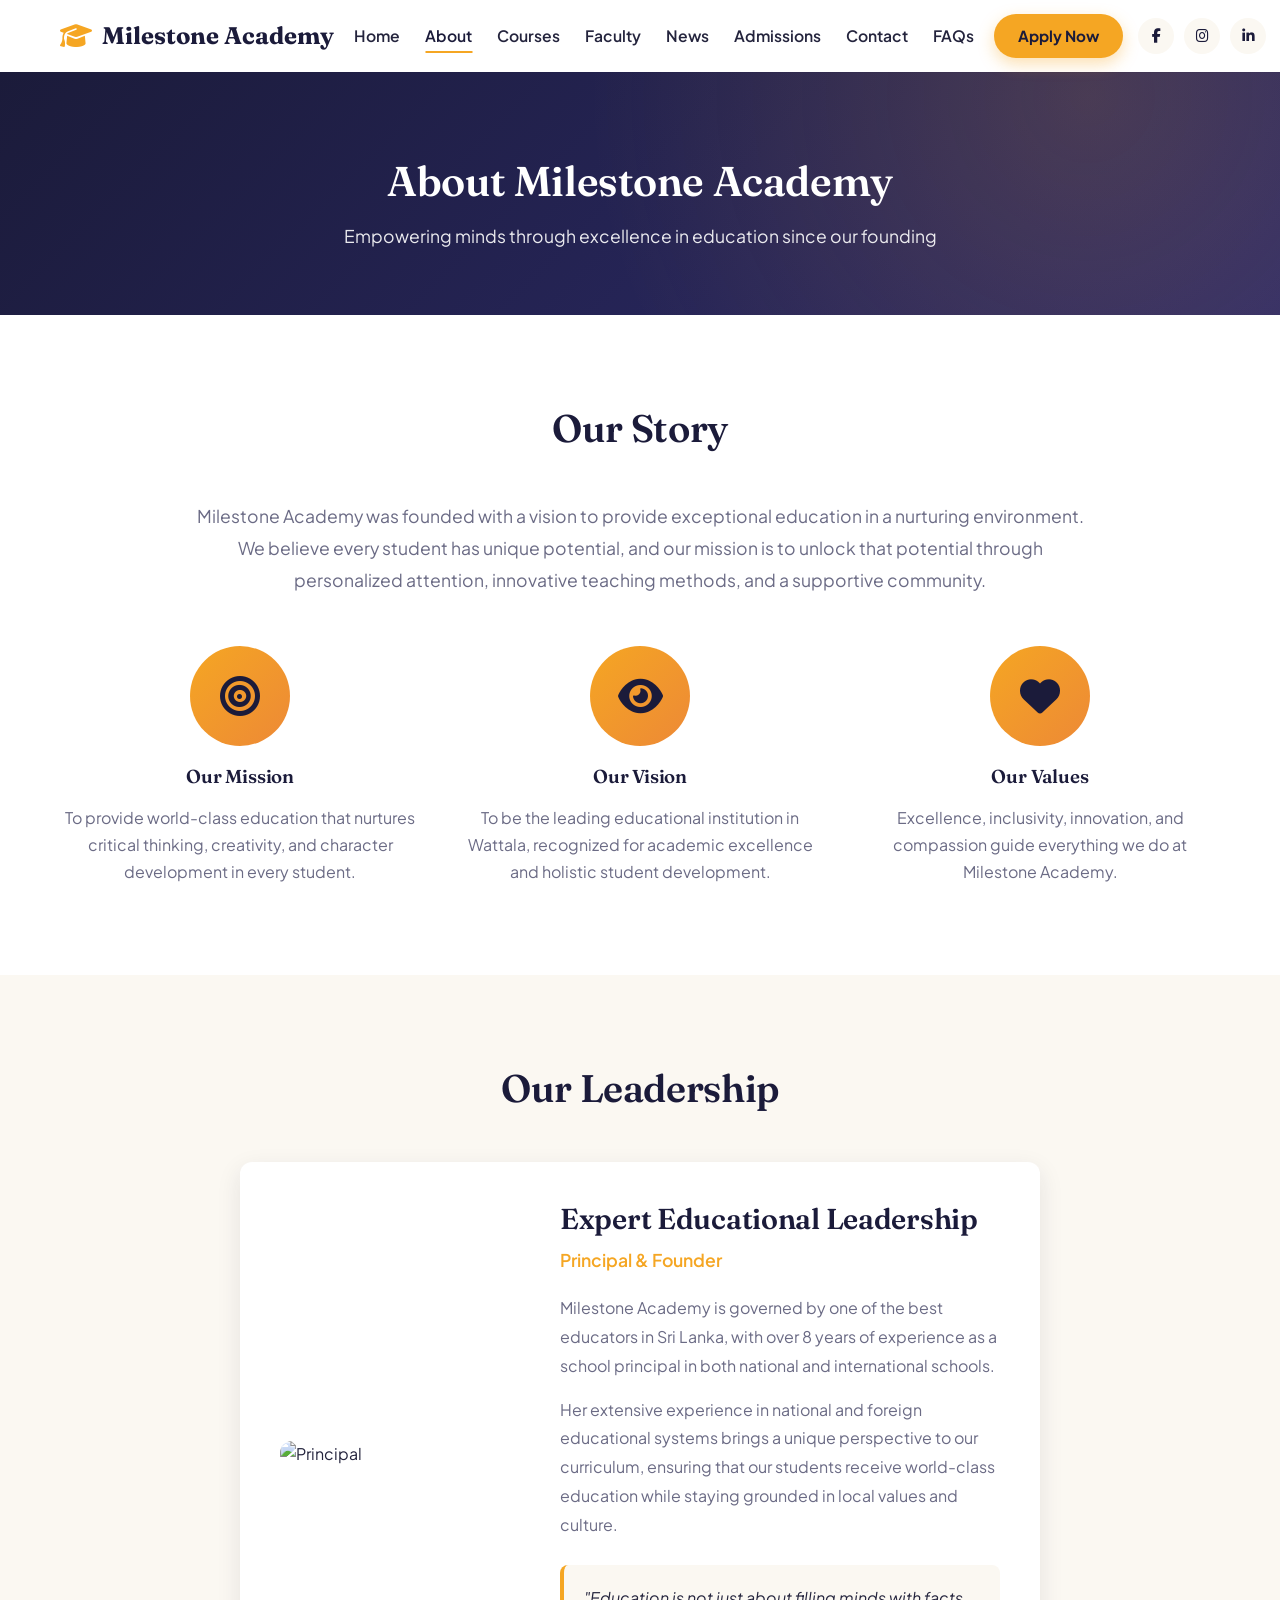
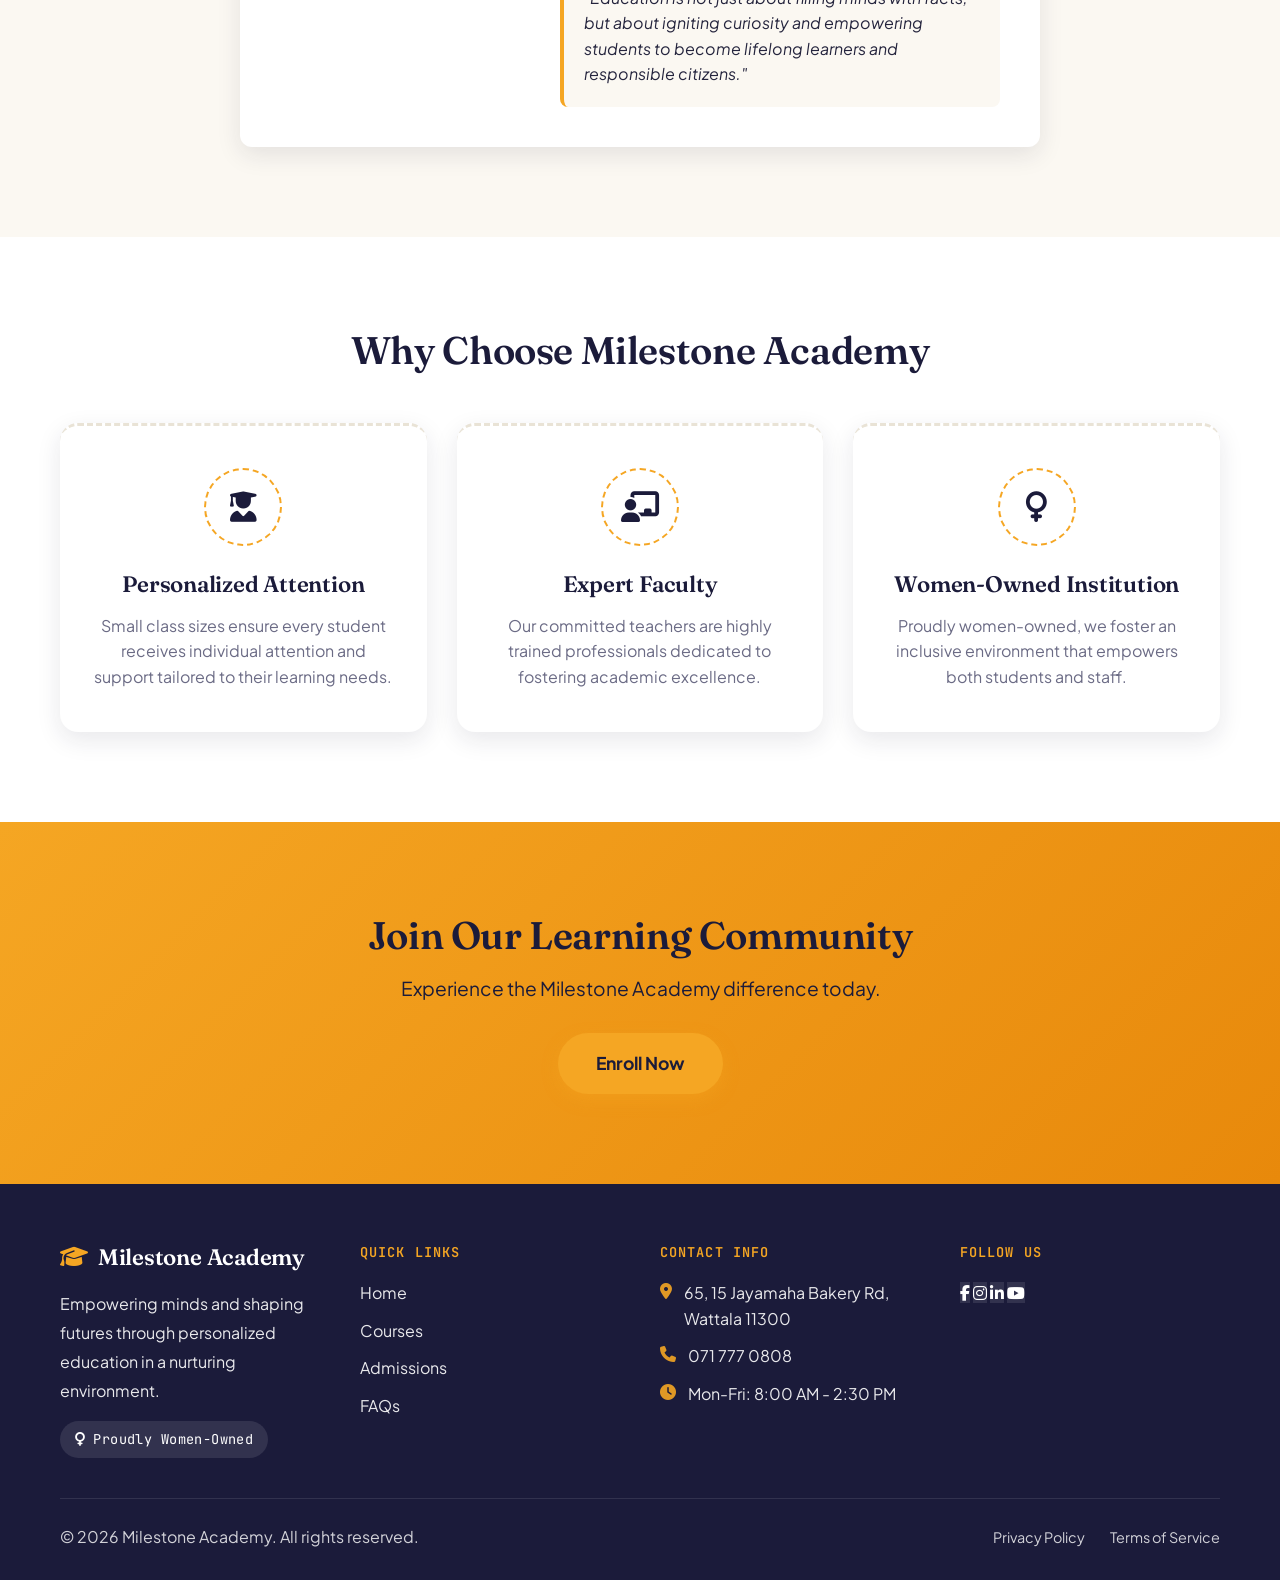
==== commit ce5a9d99: "Major Changes" ====
--- a/about.html
+++ b/about.html
@@ -7,7 +7,7 @@
     <title>About Us | Milestone Academy</title>
     <link rel="stylesheet" href="css/style.css">
     <link rel="preconnect" href="https://fonts.googleapis.com">
-    <link href="https://fonts.googleapis.com/css2?family=Poppins:wght@400;500;600;700&family=Open+Sans:wght@400;600&display=swap" rel="stylesheet">
+    <link href="https://fonts.googleapis.com/css2?family=Fraunces:opsz,wght@9..144,400;9..144,500;9..144,600;9..144,700;9..144,800&family=Plus+Jakarta+Sans:wght@400;500;600;700;800&family=JetBrains+Mono:wght@500&display=swap" rel="stylesheet">
     <link rel="stylesheet" href="https://cdnjs.cloudflare.com/ajax/libs/font-awesome/6.4.0/css/all.min.css">
 </head>
 <body>
@@ -19,7 +19,7 @@
                     <i class="fas fa-graduation-cap"></i>
                     Milestone Academy
                 </a>
-                <button class="mobile-menu-toggle" id="mobileMenuToggle" aria-label="Toggle Menu">
+                <button class="mobile-menu-toggle" id="mobileMenuToggle" aria-label="Toggle Menu" aria-expanded="false">
                     <i class="fas fa-bars"></i>
                 </button>
                 <ul class="nav-menu" id="navMenu">
@@ -217,4 +217,4 @@
 
     <script src="js/main.js"></script>
 </body>
-</html>+</html>
--- a/css/style.css
+++ b/css/style.css
@@ -1,19 +1,31 @@
-/* ===== CSS Variables ===== */
+/* =========================================================
+   MILESTONE ACADEMY — DESIGN SYSTEM
+   Display: Fraunces (warm, characterful serif for an academy
+   that feels personal, not corporate)
+   Body: Plus Jakarta Sans (clean, friendly, modern)
+   Label/Utility: JetBrains Mono (report-card, ruled-notebook
+   accent for eyebrows + numbering — the signature motif)
+   ========================================================= */
+
 :root {
-    --primary-color: #1A365D;
-    --secondary-color: #F6AD55;
-    --accent-color: #E53E3E;
-    --text-dark: #2D3748;
-    --text-light: #718096;
-    --bg-light: #F7FAFC;
+    /* Core palette */
+    --primary-color: #1B1B3A;      /* ink navy */
+    --primary-color-2: #2D2B6B;    /* deeper plum-indigo for gradients */
+    --secondary-color: #F5A623;    /* marigold */
+    --secondary-color-2: #E8890B;  /* deeper marigold for hovers/gradients */
+    --accent-color: #FF6B5B;       /* coral, used sparingly for energy */
+    --text-dark: #24243D;
+    --text-light: #6B6B85;
+    --bg-light: #FBF8F2;           /* warm paper, not cold gray */
     --bg-white: #FFFFFF;
-    --border-color: #E2E8F0;
-    --shadow-sm: 0 1px 3px rgba(0,0,0,0.12);
-    --shadow-md: 0 4px 6px rgba(0,0,0,0.1);
-    --shadow-lg: 0 10px 25px rgba(0,0,0,0.15);
+    --border-color: #E9E3D6;
+
+    --shadow-sm: 0 1px 3px rgba(27,27,58,0.08);
+    --shadow-md: 0 8px 24px rgba(27,27,58,0.10);
+    --shadow-lg: 0 20px 45px rgba(27,27,58,0.16);
     --transition: all 0.3s ease;
-    --border-radius: 8px;
-    --border-radius-lg: 12px;
+    --border-radius: 10px;
+    --border-radius-lg: 18px;
 }
 
 /* ===== Reset & Base Styles ===== */
@@ -28,10 +40,11 @@
 }
 
 body {
-    font-family: 'Open Sans', sans-serif;
+    font-family: 'Plus Jakarta Sans', sans-serif;
     color: var(--text-dark);
     line-height: 1.6;
     overflow-x: hidden;
+    background-color: var(--bg-white);
 }
 
 body.menu-open {
@@ -39,9 +52,10 @@
 }
 
 h1, h2, h3, h4, h5, h6 {
-    font-family: 'Poppins', sans-serif;
+    font-family: 'Fraunces', serif;
     font-weight: 600;
-    line-height: 1.3;
+    line-height: 1.2;
+    letter-spacing: -0.01em;
     margin-bottom: 1rem;
 }
 
@@ -65,7 +79,7 @@
 }
 
 .section-padding {
-    padding: 80px 0;
+    padding: 90px 0;
 }
 
 .bg-light {
@@ -74,47 +88,69 @@
 
 .text-center {
     text-align: center;
+}
+
+/* Eyebrow label — the "ruled notebook" signature motif */
+.eyebrow {
+    display: block;
+    font-family: 'JetBrains Mono', monospace;
+    font-size: 0.78rem;
+    font-weight: 500;
+    letter-spacing: 0.14em;
+    text-transform: uppercase;
+    color: var(--secondary-color-2);
+    margin-bottom: 12px;
+}
+
+.eyebrow.text-center {
+    text-align: center;
+}
+
+.eyebrow::before {
+    content: "— ";
 }
 
 /* ===== Buttons ===== */
 .btn {
     display: inline-block;
-    padding: 12px 28px;
-    border-radius: var(--border-radius);
-    font-weight: 600;
-    font-family: 'Poppins', sans-serif;
+    padding: 13px 30px;
+    border-radius: 100px;
+    font-weight: 700;
+    font-family: 'Plus Jakarta Sans', sans-serif;
     cursor: pointer;
     transition: var(--transition);
     border: none;
     font-size: 1rem;
     text-align: center;
-    white-space: nowrap; /* Prevents text wrapping */
+    white-space: nowrap;
 }
 
 .btn-primary {
     background-color: var(--secondary-color);
     color: var(--primary-color);
+    box-shadow: 0 6px 16px rgba(245,166,35,0.35);
 }
 
 .btn-primary:hover {
-    background-color: #ED8936;
+    background-color: var(--secondary-color-2);
     transform: translateY(-2px);
-    box-shadow: var(--shadow-md);
+    box-shadow: 0 10px 24px rgba(245,166,35,0.45);
 }
 
 .btn-secondary {
     background-color: transparent;
     color: var(--bg-white);
-    border: 2px solid var(--bg-white);
+    border: 2px solid rgba(255,255,255,0.6);
 }
 
 .btn-secondary:hover {
     background-color: var(--bg-white);
     color: var(--primary-color);
+    border-color: var(--bg-white);
 }
 
 .btn-large {
-    padding: 15px 35px;
+    padding: 16px 38px;
     font-size: 1.1rem;
 }
 
@@ -128,16 +164,23 @@
 /* ===== FIXED HEADER & NAVIGATION ========= */
 /* ========================================= */
 .header {
-    background-color: var(--bg-white);
-    box-shadow: 0 2px 10px rgba(0,0,0,0.05);
+    background-color: rgba(255,255,255,0.85);
+    backdrop-filter: saturate(180%) blur(14px);
+    -webkit-backdrop-filter: saturate(180%) blur(14px);
+    box-shadow: 0 1px 0 rgba(27,27,58,0.06);
     position: sticky;
     top: 0;
     z-index: 1000;
     width: 100%;
+    transition: box-shadow 0.3s ease;
+}
+
+.header.is-scrolled {
+    box-shadow: 0 8px 24px rgba(27,27,58,0.10);
 }
 
 .navbar {
-    padding: 15px 0;
+    padding: 14px 0;
 }
 
 .nav-container {
@@ -149,7 +192,7 @@
 }
 
 .logo {
-    font-family: 'Poppins', sans-serif;
+    font-family: 'Fraunces', serif;
     font-size: 1.5rem;
     font-weight: 700;
     color: var(--primary-color);
@@ -159,11 +202,12 @@
     text-decoration: none;
     flex-shrink: 0;
     white-space: nowrap;
+    z-index: 1003;
 }
 
 .logo i {
     color: var(--secondary-color);
-    font-size: 1.8rem;
+    font-size: 1.6rem;
 }
 
 .nav-menu {
@@ -182,9 +226,9 @@
 }
 
 .nav-link {
-    font-family: 'Poppins', sans-serif;
-    font-weight: 500;
-    font-size: 1rem;
+    font-family: 'Plus Jakarta Sans', sans-serif;
+    font-weight: 600;
+    font-size: 0.98rem;
     color: var(--text-dark);
     position: relative;
     padding: 8px 0;
@@ -222,6 +266,7 @@
     gap: 15px;
     flex-shrink: 0;
     white-space: nowrap;
+    z-index: 1003;
 }
 
 .nav-cta .btn {
@@ -264,15 +309,15 @@
     color: var(--primary-color);
     padding: 5px;
     line-height: 1;
-    z-index: 1001;
+    z-index: 1003; /* Higher than menu to stay clickable */
 }
 
 /* HIDE MOBILE CTA ON DESKTOP */
 .mobile-cta {
-    display: none !important; 
-}
-
-/* ===== Responsive Navigation - Mobile ===== */
+    display: none !important;
+}
+
+/* ===== Responsive Navigation - Mobile / Tablet ===== */
 @media (max-width: 992px) {
     .mobile-menu-toggle {
         display: block;
@@ -280,23 +325,24 @@
 
     /* Hide Desktop CTA on Mobile */
     .nav-cta {
-        display: none; 
+        display: none !important;
     }
 
     .nav-menu {
         position: fixed;
         top: 0;
         right: -100%;
-        width: 300px;
+        width: min(320px, 85vw);
         height: 100vh;
+        height: 100dvh;
         background: var(--bg-white);
         flex-direction: column;
         justify-content: flex-start;
         padding: 100px 30px 40px;
         gap: 0;
-        box-shadow: -5px 0 15px rgba(0,0,0,0.1);
+        box-shadow: -10px 0 30px rgba(27,27,58,0.15);
         transition: right 0.4s cubic-bezier(0.25, 0.8, 0.25, 1);
-        z-index: 1000;
+        z-index: 1002; /* higher than header so it slides OVER it */
         overflow-y: auto;
         flex: none;
         align-items: flex-start;
@@ -321,10 +367,10 @@
     .nav-link::after {
         display: none;
     }
-    
+
     .nav-link:hover,
     .nav-link.active {
-        color: var(--secondary-color);
+        color: var(--secondary-color-2);
         background-color: var(--bg-light);
         padding-left: 10px;
     }
@@ -339,19 +385,19 @@
         width: 100%;
         text-align: center;
     }
-    
+
     .nav-menu .mobile-cta .btn {
         display: block;
         width: 100%;
         margin-bottom: 20px;
     }
-    
+
     .nav-menu .mobile-social {
         display: flex;
         justify-content: center;
         gap: 15px;
     }
-    
+
     .nav-menu .mobile-social a {
         width: 40px;
         height: 40px;
@@ -365,15 +411,32 @@
     }
 }
 
+/* Backdrop behind the open mobile menu */
+.nav-backdrop {
+    display: none;
+}
+
+@media (max-width: 992px) {
+    .nav-backdrop.active {
+        display: block;
+        position: fixed;
+        inset: 0;
+        background: rgba(27,27,58,0.35);
+        z-index: 1001;
+        backdrop-filter: blur(2px);
+    }
+}
+
 @media (max-width: 576px) {
+    .logo span,
     .logo {
         font-size: 1.2rem;
     }
     .logo i {
-        font-size: 1.5rem;
+        font-size: 1.4rem;
     }
     .nav-menu {
-        width: 85%;
+        width: 88%;
     }
 }
 /* ========================================= */
@@ -382,25 +445,63 @@
 
 /* ===== Hero Section ===== */
 .hero {
-    background: linear-gradient(135deg, var(--primary-color) 0%, #2C5282 100%);
+    background: radial-gradient(circle at 15% 20%, rgba(245,166,35,0.18), transparent 45%),
+                linear-gradient(135deg, var(--primary-color) 0%, var(--primary-color-2) 100%);
     color: var(--bg-white);
-    padding: 120px 0;
+    padding: 130px 0 120px;
     text-align: center;
+    position: relative;
+    overflow: hidden;
+}
+
+.hero::after {
+    content: "";
+    position: absolute;
+    inset: 0;
+    background-image: repeating-linear-gradient(90deg, rgba(255,255,255,0.035) 0 1px, transparent 1px 64px);
+    pointer-events: none;
+}
+
+.hero-content {
+    position: relative;
+}
+
+.hero-badge {
+    display: inline-flex;
+    align-items: center;
+    gap: 8px;
+    font-family: 'JetBrains Mono', monospace;
+    font-size: 0.78rem;
+    letter-spacing: 0.08em;
+    text-transform: uppercase;
+    background: rgba(255,255,255,0.1);
+    border: 1px solid rgba(255,255,255,0.25);
+    padding: 8px 18px;
+    border-radius: 100px;
+    margin-bottom: 24px;
+    animation: fadeInUp 1s ease both;
+}
+
+.hero-badge i {
+    color: var(--secondary-color);
 }
 
 .hero-content h1 {
-    font-size: 3rem;
+    font-size: 3.4rem;
+    font-weight: 700;
     margin-bottom: 20px;
-    animation: fadeInUp 1s ease;
+    animation: fadeInUp 1s ease 0.1s both;
 }
 
 .hero-content p {
+    font-family: 'Plus Jakarta Sans', sans-serif;
     font-size: 1.25rem;
     margin-bottom: 40px;
     max-width: 700px;
     margin-left: auto;
     margin-right: auto;
-    animation: fadeInUp 1s ease 0.2s both;
+    opacity: 0.9;
+    animation: fadeInUp 1s ease 0.25s both;
 }
 
 .hero-buttons {
@@ -413,18 +514,20 @@
 
 /* ===== Page Header ===== */
 .page-header {
-    background: linear-gradient(135deg, var(--primary-color) 0%, #2C5282 100%);
+    background: radial-gradient(circle at 85% 10%, rgba(245,166,35,0.16), transparent 45%),
+                linear-gradient(135deg, var(--primary-color) 0%, var(--primary-color-2) 100%);
     color: var(--bg-white);
-    padding: 80px 0 60px;
+    padding: 85px 0 65px;
     text-align: center;
 }
 
 .page-header h1 {
-    font-size: 2.5rem;
+    font-size: 2.6rem;
     margin-bottom: 15px;
 }
 
 .page-header p {
+    font-family: 'Plus Jakarta Sans', sans-serif;
     font-size: 1.1rem;
     opacity: 0.9;
 }
@@ -432,7 +535,7 @@
 /* ===== Features Section ===== */
 .section-title {
     text-align: center;
-    font-size: 2.5rem;
+    font-size: 2.4rem;
     margin-bottom: 50px;
     color: var(--primary-color);
 }
@@ -445,22 +548,25 @@
 
 .feature-card {
     background: var(--bg-white);
-    padding: 40px 30px;
+    padding: 42px 30px;
     border-radius: var(--border-radius-lg);
     text-align: center;
     box-shadow: var(--shadow-md);
+    border-top: 3px dashed var(--border-color);
     transition: var(--transition);
 }
 
 .feature-card:hover {
     transform: translateY(-10px);
     box-shadow: var(--shadow-lg);
+    border-top-color: var(--secondary-color);
 }
 
 .feature-icon {
-    width: 80px;
-    height: 80px;
-    background: linear-gradient(135deg, var(--secondary-color) 0%, #ED8936 100%);
+    width: 78px;
+    height: 78px;
+    background: var(--bg-white);
+    border: 2px dashed var(--secondary-color);
     border-radius: 50%;
     display: flex;
     align-items: center;
@@ -469,12 +575,12 @@
 }
 
 .feature-icon i {
-    font-size: 2rem;
+    font-size: 1.9rem;
     color: var(--primary-color);
 }
 
 .feature-card h3 {
-    font-size: 1.5rem;
+    font-size: 1.4rem;
     margin-bottom: 15px;
     color: var(--primary-color);
 }
@@ -496,6 +602,7 @@
     border-radius: var(--border-radius-lg);
     box-shadow: var(--shadow-md);
     transition: var(--transition);
+    position: relative;
 }
 
 .testimonial-card:hover {
@@ -510,14 +617,17 @@
 }
 
 .testimonial-card p {
+    font-family: 'Fraunces', serif;
     font-style: italic;
-    color: var(--text-light);
+    font-weight: 400;
+    color: var(--text-dark);
     margin-bottom: 25px;
     line-height: 1.8;
+    font-size: 1.05rem;
 }
 
 .testimonial-author {
-    border-top: 2px solid var(--border-color);
+    border-top: 1px dashed var(--border-color);
     padding-top: 15px;
 }
 
@@ -525,16 +635,19 @@
     display: block;
     color: var(--primary-color);
     font-size: 1.1rem;
+    font-family: 'Fraunces', serif;
 }
 
 .testimonial-author span {
     color: var(--text-light);
-    font-size: 0.9rem;
+    font-size: 0.85rem;
+    font-family: 'JetBrains Mono', monospace;
+    letter-spacing: 0.04em;
 }
 
 /* ===== Stats Section ===== */
 .stats {
-    background: linear-gradient(135deg, var(--primary-color) 0%, #2C5282 100%);
+    background: linear-gradient(135deg, var(--primary-color) 0%, var(--primary-color-2) 100%);
     color: var(--bg-white);
 }
 
@@ -546,27 +659,30 @@
 }
 
 .stat-number {
-    font-size: 3.5rem;
+    font-family: 'Fraunces', serif;
+    font-size: 3.4rem;
     font-weight: 700;
-    font-family: 'Poppins', sans-serif;
-    margin-bottom: 10px;
+    margin-bottom: 8px;
     color: var(--secondary-color);
 }
 
 .stat-label {
-    font-size: 1.1rem;
-    opacity: 0.9;
+    font-family: 'JetBrains Mono', monospace;
+    font-size: 0.85rem;
+    letter-spacing: 0.08em;
+    text-transform: uppercase;
+    opacity: 0.85;
 }
 
 /* ===== CTA Section ===== */
 .cta {
-    background: linear-gradient(135deg, var(--secondary-color) 0%, #ED8936 100%);
+    background: linear-gradient(135deg, var(--secondary-color) 0%, var(--secondary-color-2) 100%);
     color: var(--primary-color);
     text-align: center;
 }
 
 .cta-content h2 {
-    font-size: 2.5rem;
+    font-size: 2.4rem;
     margin-bottom: 15px;
 }
 
@@ -591,6 +707,7 @@
     overflow: hidden;
     box-shadow: var(--shadow-md);
     transition: var(--transition);
+    border: 1px solid var(--border-color);
 }
 
 .course-card:hover {
@@ -612,7 +729,7 @@
 }
 
 .course-card:hover .course-thumbnail img {
-    transform: scale(1.1);
+    transform: scale(1.08);
 }
 
 .course-badge {
@@ -623,8 +740,11 @@
     color: var(--primary-color);
     padding: 5px 15px;
     border-radius: 20px;
-    font-weight: 600;
-    font-size: 0.85rem;
+    font-weight: 700;
+    font-size: 0.8rem;
+    font-family: 'JetBrains Mono', monospace;
+    letter-spacing: 0.04em;
+    text-transform: uppercase;
 }
 
 .course-content {
@@ -632,7 +752,7 @@
 }
 
 .course-content h3 {
-    font-size: 1.5rem;
+    font-size: 1.4rem;
     margin-bottom: 15px;
     color: var(--primary-color);
 }
@@ -658,11 +778,13 @@
 }
 
 .course-detail i {
-    color: var(--secondary-color);
+    color: var(--secondary-color-2);
 }
 
 .course-video {
     margin: 20px 0;
+    border-radius: var(--border-radius);
+    overflow: hidden;
 }
 
 .video-note {
@@ -688,6 +810,7 @@
     box-shadow: var(--shadow-md);
     text-align: center;
     transition: var(--transition);
+    border: 1px solid var(--border-color);
 }
 
 .faculty-card:hover {
@@ -711,14 +834,18 @@
 }
 
 .faculty-info h3 {
-    font-size: 1.4rem;
+    font-size: 1.35rem;
     margin-bottom: 5px;
     color: var(--primary-color);
 }
 
 .faculty-title {
-    color: var(--secondary-color);
+    color: var(--secondary-color-2);
     font-weight: 600;
+    font-family: 'JetBrains Mono', monospace;
+    font-size: 0.78rem;
+    letter-spacing: 0.06em;
+    text-transform: uppercase;
     margin-bottom: 15px;
     display: block;
 }
@@ -742,6 +869,7 @@
     overflow: hidden;
     box-shadow: var(--shadow-md);
     transition: var(--transition);
+    border: 1px solid var(--border-color);
 }
 
 .news-card:hover {
@@ -762,7 +890,7 @@
 }
 
 .news-card:hover .news-thumbnail img {
-    transform: scale(1.1);
+    transform: scale(1.08);
 }
 
 .news-content {
@@ -770,15 +898,17 @@
 }
 
 .news-date {
-    color: var(--secondary-color);
+    color: var(--secondary-color-2);
     font-weight: 600;
-    font-size: 0.9rem;
+    font-family: 'JetBrains Mono', monospace;
+    font-size: 0.8rem;
+    letter-spacing: 0.04em;
     margin-bottom: 10px;
     display: block;
 }
 
 .news-content h3 {
-    font-size: 1.3rem;
+    font-size: 1.25rem;
     margin-bottom: 12px;
     color: var(--primary-color);
 }
@@ -789,8 +919,8 @@
 }
 
 .read-more {
-    color: var(--secondary-color);
-    font-weight: 600;
+    color: var(--secondary-color-2);
+    font-weight: 700;
     display: inline-flex;
     align-items: center;
     gap: 5px;
@@ -798,6 +928,7 @@
 
 .read-more:hover {
     gap: 10px;
+    color: var(--primary-color);
 }
 
 /* ===== Admissions & Contact Forms ===== */
@@ -808,6 +939,7 @@
     padding: 40px;
     border-radius: var(--border-radius-lg);
     box-shadow: var(--shadow-md);
+    border: 1px solid var(--border-color);
 }
 
 .form-group {
@@ -817,8 +949,9 @@
 .form-group label {
     display: block;
     margin-bottom: 8px;
-    font-weight: 600;
-    color: var(--primary-color);
+    font-weight: 700;
+    color: var(--primary-color);
+    font-size: 0.95rem;
 }
 
 .form-group label .required {
@@ -832,9 +965,11 @@
     padding: 12px 15px;
     border: 2px solid var(--border-color);
     border-radius: var(--border-radius);
-    font-family: 'Open Sans', sans-serif;
+    font-family: 'Plus Jakarta Sans', sans-serif;
     font-size: 1rem;
     transition: var(--transition);
+    background: var(--bg-white);
+    color: var(--text-dark);
 }
 
 .form-group input:focus,
@@ -842,6 +977,7 @@
 .form-group textarea:focus {
     outline: none;
     border-color: var(--secondary-color);
+    box-shadow: 0 0 0 4px rgba(245,166,35,0.15);
 }
 
 .form-group textarea {
@@ -868,6 +1004,7 @@
     padding: 40px;
     border-radius: var(--border-radius-lg);
     box-shadow: var(--shadow-md);
+    border: 1px solid var(--border-color);
 }
 
 .contact-info-box h3 {
@@ -884,13 +1021,20 @@
 }
 
 .contact-item i {
-    font-size: 1.3rem;
-    color: var(--secondary-color);
-    margin-top: 3px;
+    font-size: 1.2rem;
+    color: var(--bg-white);
+    background: var(--primary-color);
+    width: 38px;
+    height: 38px;
+    min-width: 38px;
+    border-radius: 50%;
+    display: flex;
+    align-items: center;
+    justify-content: center;
 }
 
 .contact-item-content h4 {
-    font-size: 1.1rem;
+    font-size: 1.05rem;
     margin-bottom: 5px;
     color: var(--primary-color);
 }
@@ -904,6 +1048,7 @@
     border-radius: var(--border-radius-lg);
     overflow: hidden;
     box-shadow: var(--shadow-md);
+    border: 1px solid var(--border-color);
 }
 
 .map-container iframe {
@@ -924,15 +1069,16 @@
     margin-bottom: 15px;
     box-shadow: var(--shadow-sm);
     overflow: hidden;
+    border: 1px solid var(--border-color);
 }
 
 .faq-question {
-    padding: 25px 30px;
+    padding: 22px 28px;
     cursor: pointer;
     display: flex;
     justify-content: space-between;
     align-items: center;
-    font-weight: 600;
+    font-weight: 700;
     color: var(--primary-color);
     transition: var(--transition);
 }
@@ -942,7 +1088,7 @@
 }
 
 .faq-question i {
-    color: var(--secondary-color);
+    color: var(--secondary-color-2);
     transition: var(--transition);
 }
 
@@ -951,14 +1097,14 @@
 }
 
 .faq-answer {
-    padding: 0 30px;
+    padding: 0 28px;
     max-height: 0;
     overflow: hidden;
     transition: all 0.3s ease;
 }
 
 .faq-item.active .faq-answer {
-    padding: 0 30px 25px;
+    padding: 0 28px 25px;
     max-height: 500px;
 }
 
@@ -994,7 +1140,10 @@
 }
 
 .footer-col h4 {
-    font-size: 1.2rem;
+    font-family: 'JetBrains Mono', monospace;
+    font-size: 0.85rem;
+    letter-spacing: 0.08em;
+    text-transform: uppercase;
     margin-bottom: 20px;
     color: var(--secondary-color);
 }
@@ -1044,7 +1193,9 @@
     padding: 8px 15px;
     border-radius: 20px;
     margin-top: 15px;
-    font-size: 0.9rem;
+    font-size: 0.85rem;
+    font-family: 'JetBrains Mono', monospace;
+    letter-spacing: 0.03em;
 }
 
 .footer-social {
@@ -1102,6 +1253,25 @@
     }
 }
 
+@media (prefers-reduced-motion: reduce) {
+    *, *::before, *::after {
+        animation-duration: 0.001ms !important;
+        animation-iteration-count: 1 !important;
+        transition-duration: 0.001ms !important;
+        scroll-behavior: auto !important;
+    }
+}
+
+/* Visible keyboard focus for accessibility */
+a:focus-visible,
+button:focus-visible,
+input:focus-visible,
+select:focus-visible,
+textarea:focus-visible {
+    outline: 3px solid var(--secondary-color);
+    outline-offset: 2px;
+}
+
 /* ===== General Responsive Fixes ===== */
 @media (max-width: 992px) {
     .contact-wrapper {
@@ -1111,6 +1281,10 @@
     .form-row {
         grid-template-columns: 1fr;
     }
+
+    .hero-content h1 {
+        font-size: 2.6rem;
+    }
 }
 
 @media (max-width: 768px) {
@@ -1119,15 +1293,15 @@
     }
 
     .section-title {
+        font-size: 1.9rem;
+    }
+
+    .hero {
+        padding: 90px 0 80px;
+    }
+
+    .hero-content h1 {
         font-size: 2rem;
-    }
-
-    .hero {
-        padding: 80px 0;
-    }
-
-    .hero-content h1 {
-        font-size: 1.8rem;
     }
 
     .hero-content p {
@@ -1135,7 +1309,7 @@
     }
 
     .page-header h1 {
-        font-size: 2rem;
+        font-size: 1.9rem;
     }
 
     .courses-grid,
@@ -1148,7 +1322,7 @@
     }
 
     .stat-number {
-        font-size: 2.5rem;
+        font-size: 2.4rem;
     }
 
     .footer-bottom {
@@ -1163,8 +1337,13 @@
     }
 
     .btn {
-        padding: 10px 20px;
+        padding: 11px 22px;
         font-size: 0.9rem;
+    }
+
+    .btn-large {
+        padding: 14px 28px;
+        font-size: 1rem;
     }
 
     .form-container {
@@ -1175,4 +1354,13 @@
         flex-direction: column;
         gap: 10px;
     }
-}+
+    .hero-content h1 {
+        font-size: 1.7rem;
+    }
+
+    .stats-grid {
+        grid-template-columns: 1fr 1fr;
+        gap: 25px;
+    }
+}
